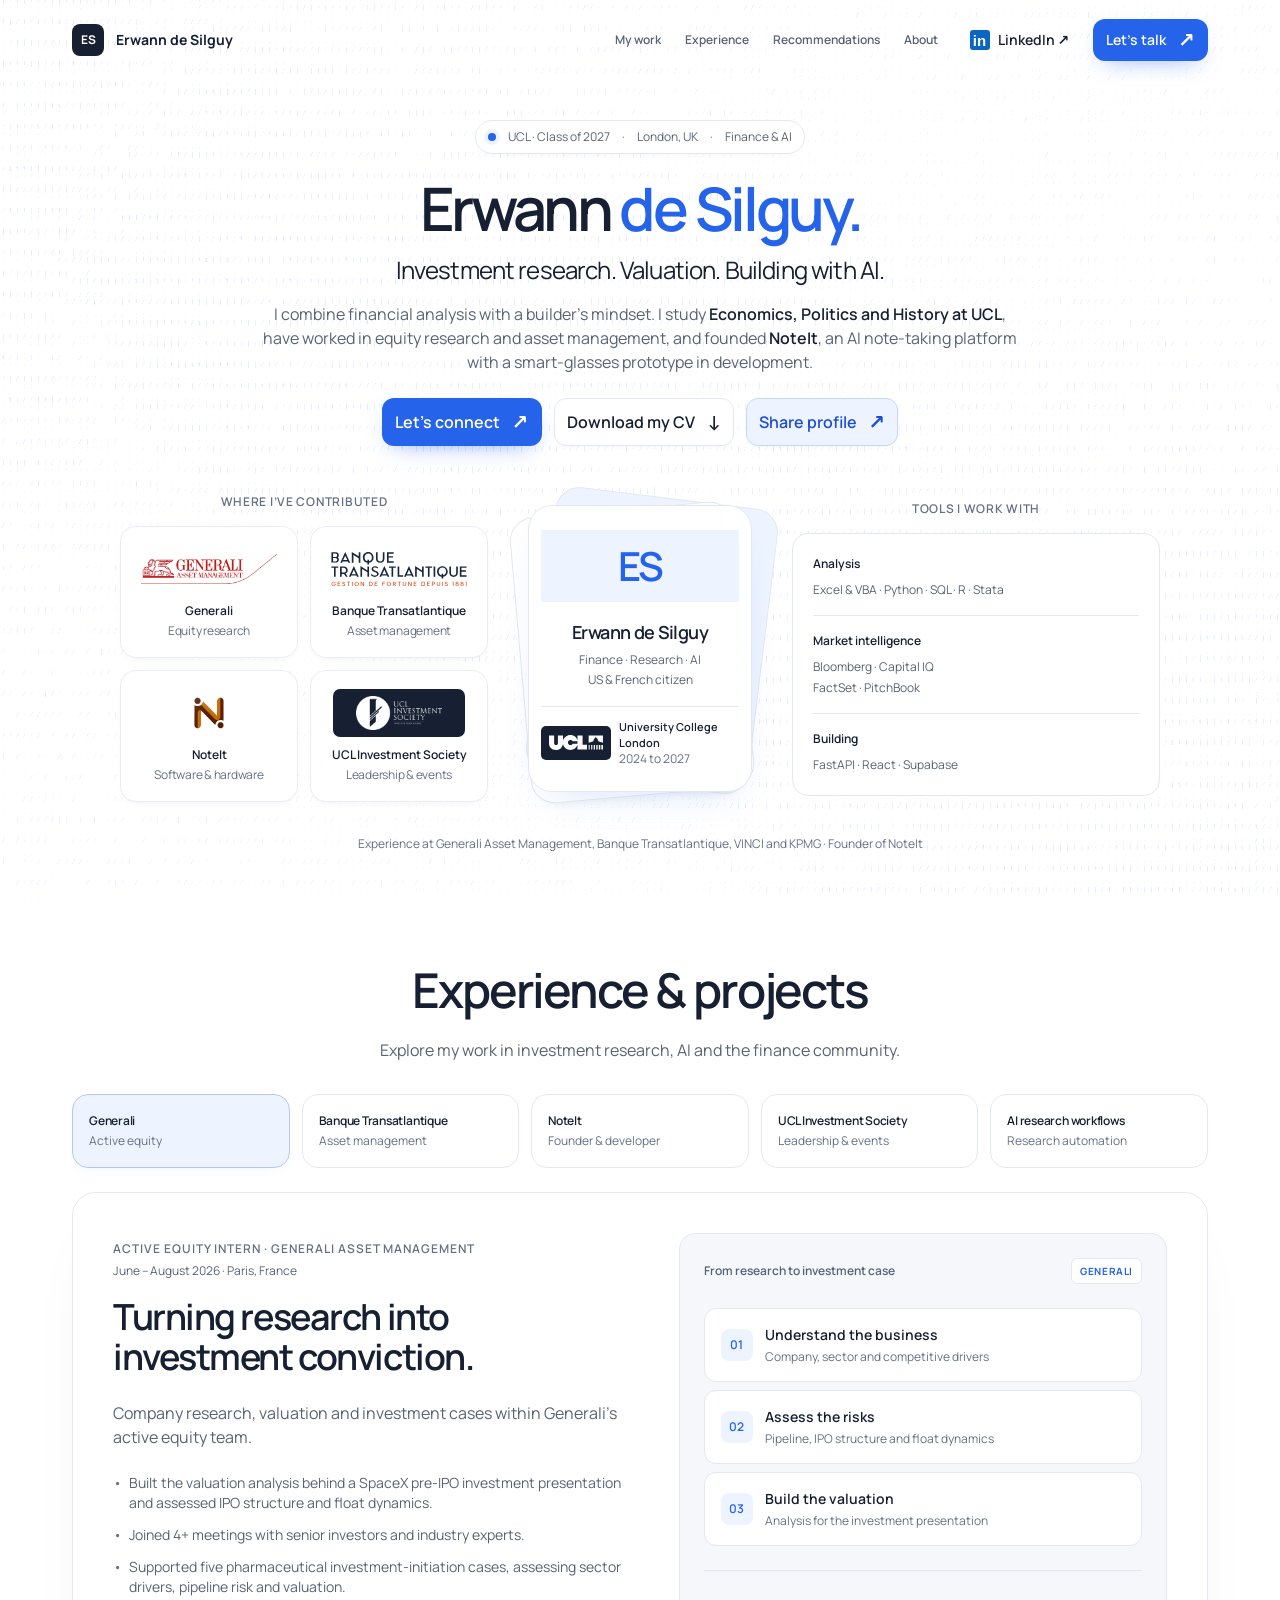
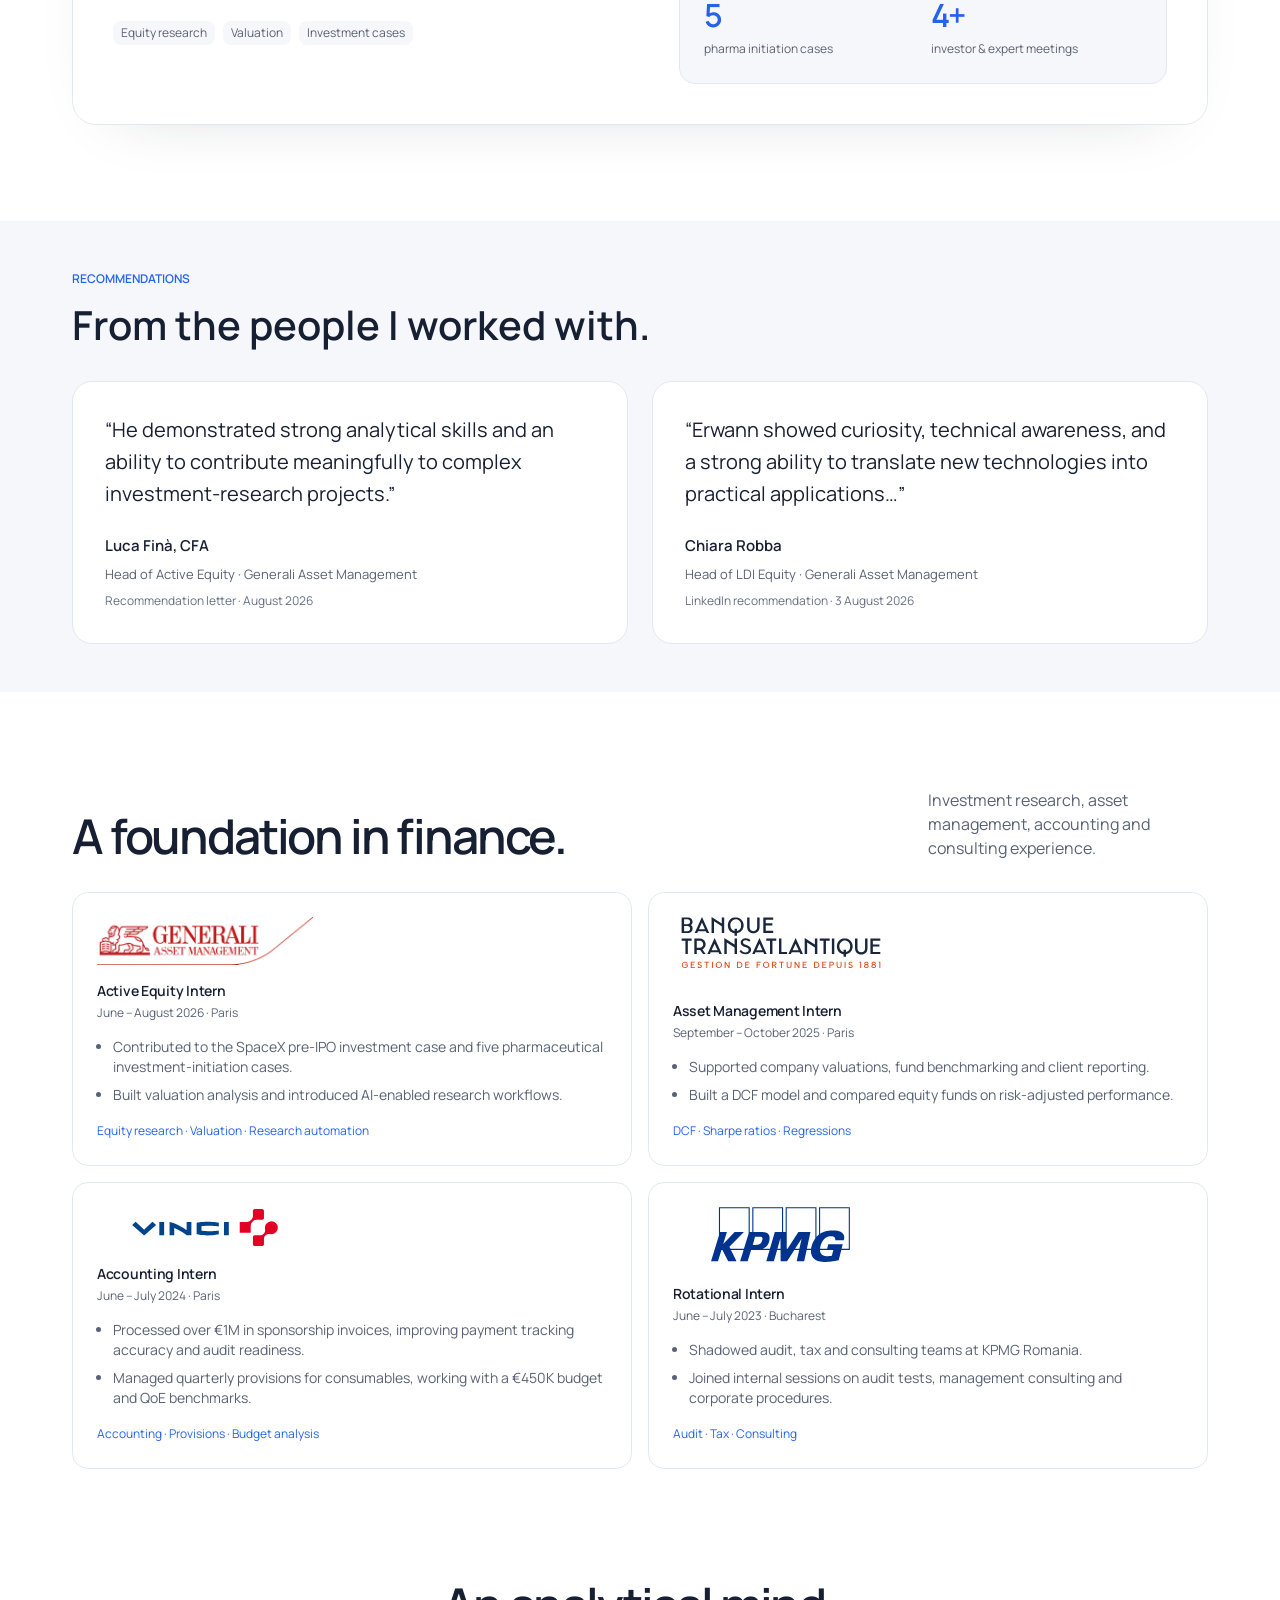
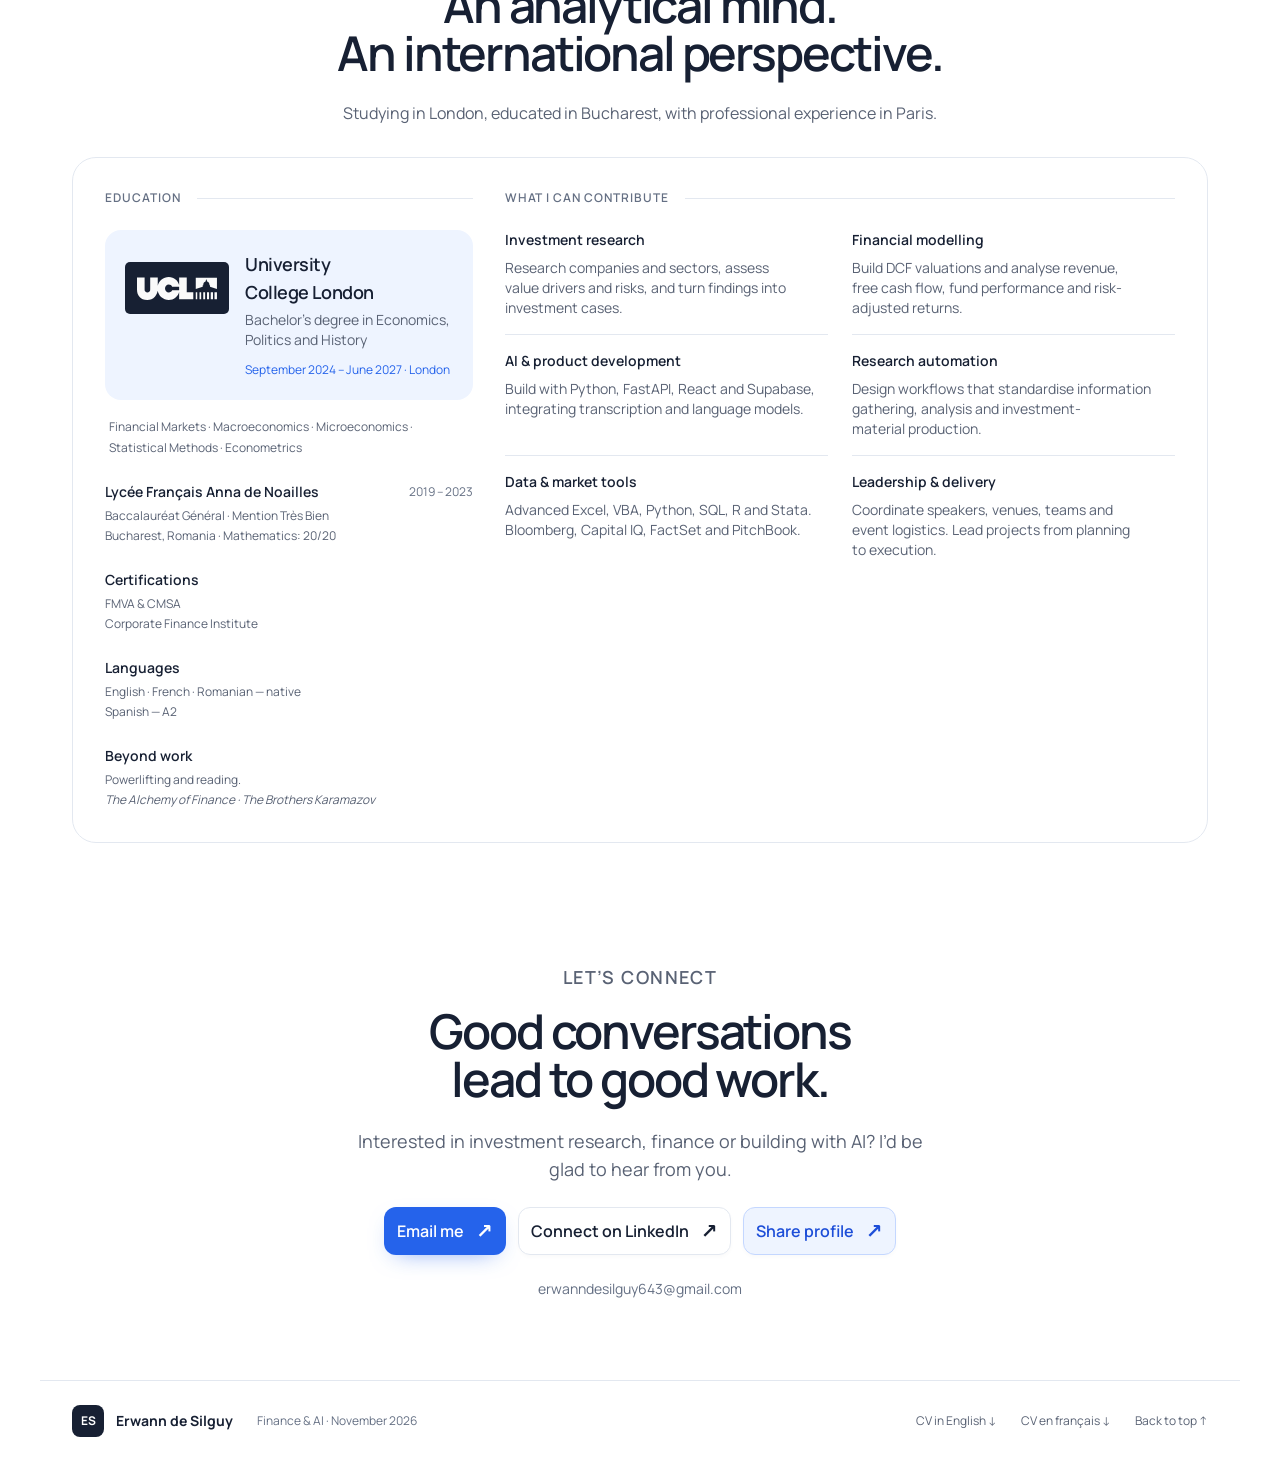
==== index.html @ 24549006 "feat: publish portfolio site Co-Authored-By: Claude Opus 5.5 <noreply@anthropic.com>" ====
<!doctype html>
<html lang="en"><head><meta charset="utf-8"><meta name="viewport" content="width=device-width, initial-scale=1, viewport-fit=cover">
<title>Erwann de Silguy | Finance, Investment Research & AI</title><meta name="description" content="UCL Economics, Politics and History student. Investment research at Generali and Banque Transatlantique, founder of NoteIt, and Vice President of UCL Investment Society.">
<meta name="theme-color" content="#2563EB"><meta property="og:type" content="website"><meta property="og:title" content="Erwann de Silguy | Finance & AI"><meta property="og:description" content="Investment research, valuation and building with AI. UCL · Class of 2027."><link rel="canonical" href="/"><link rel="icon" href="assets/favicon.svg" type="image/svg+xml"><link rel="stylesheet" href="styles.css"><link rel="stylesheet" href="portfolio.css"><script src="portfolio.js" defer></script><script src="background.js" defer></script></head>
<body id="top"><a class="skip" href="#main">Skip to résumé</a><canvas id="bg" aria-hidden="true"></canvas>
<header class="site-header wrap"><a class="wordmark" href="#top" aria-label="Erwann de Silguy, back to top"><span class="monogram">ES</span>Erwann de Silguy</a><nav aria-label="Résumé sections"><a href="#work">My work</a><a href="#experience">Experience</a><a href="#recommendations">Recommendations</a><a href="#about">About</a></nav><div class="header-actions"><a class="social-link" href="https://www.linkedin.com/in/erwann-de-silguy-171543313" target="_blank" rel="noopener noreferrer"><span class="linkedin-icon" aria-hidden="true">in</span><span>LinkedIn ↗</span></a><a class="button button-primary button-small" href="mailto:erwanndesilguy643@gmail.com?subject=Let%E2%80%99s%20connect%20%7C%20Erwann%20de%20Silguy">Let’s talk <span aria-hidden="true">↗</span></a></div></header>
<main id="main"><section class="hero wrap" aria-labelledby="hero-title"><p class="availability-pill"><span class="status-dot" aria-hidden="true"></span>UCL · Class of 2027 <span class="pill-separator">·</span> London, UK <span class="pill-extra"><span class="pill-separator">·</span> Finance & AI</span></p><h1 id="hero-title">Erwann <span>de Silguy.</span></h1><p class="hero-focus">Investment research. Valuation. Building with AI.</p><p class="hero-summary">I combine financial analysis with a builder’s mindset. I study <strong>Economics, Politics and History at UCL</strong>, have worked in equity research and asset management, and founded <strong>NoteIt</strong>, an AI note-taking platform with a smart-glasses prototype in development.</p><div class="hero-actions"><a class="button button-primary" href="mailto:erwanndesilguy643@gmail.com?subject=Let%E2%80%99s%20connect%20%7C%20Erwann%20de%20Silguy">Let’s connect <span aria-hidden="true">↗</span></a><a class="button button-secondary" href="Erwann-de-Silguy-CV.pdf" download>Download my CV <span aria-hidden="true">↓</span></a><button class="button button-secondary share-profile-button" type="button" aria-haspopup="dialog">Share profile <span aria-hidden="true">↗</span></button></div>
<div class="hero-network" aria-label="My experience, profile and tools">
<div class="network-column"><p class="eyebrow">Where I’ve contributed</p><div class="logo-grid">
<a class="logo-tile" href="#work-generali"><span class="tile-icon official-logo"><img src="assets/logos/generali-am.png" alt="Generali Asset Management" width="144" height="32"></span><strong>Generali</strong><span>Equity research</span></a>
<a class="logo-tile" href="#work-transatlantique"><span class="tile-icon official-logo"><img src="assets/logos/banque-transatlantique.svg" alt="Banque Transatlantique" width="132" height="40"></span><strong>Banque Transatlantique</strong><span>Asset management</span></a>
<a class="logo-tile" href="#work-noteit"><span class="tile-icon official-logo noteit-logo"><img src="assets/logos/noteit.webp" alt="NoteIt" width="40" height="40"></span><strong>NoteIt</strong><span>Software & hardware</span></a>
<a class="logo-tile" href="#work-ucl"><span class="tile-icon official-logo"><span class="society-logo-plate"><img src="assets/logos/ucl-investment-society.png" alt="UCL Investment Society" width="126" height="50"></span></span><strong>UCL Investment Society</strong><span>Leadership & events</span></a>
</div></div>
<div class="identity-stack"><div class="stack-sheet sheet-back" aria-hidden="true"></div><div class="stack-sheet sheet-middle" aria-hidden="true"></div><div class="identity-card"><div class="profile-initials" aria-hidden="true">ES</div><h2>Erwann de Silguy</h2><p>Finance · Research · AI<br>US & French citizen</p><div class="identity-school"><span class="ucl-logo-plate"><img src="assets/logos/ucl-secondary-inverted.svg" alt="UCL" width="54" height="16"></span><span>University College London<small>2024 to 2027</small></span></div></div></div>
<div class="network-column tools-column"><p class="eyebrow">Tools I work with</p><dl class="tool-list"><div><dt>Analysis</dt><dd>Excel & VBA · Python · SQL · R · Stata</dd></div><div><dt>Market intelligence</dt><dd>Bloomberg · Capital IQ<br>FactSet · PitchBook</dd></div><div><dt>Building</dt><dd>FastAPI · React · Supabase</dd></div></dl></div>
</div><p class="hero-footnote">Experience at Generali Asset Management, Banque Transatlantique, VINCI and KPMG · Founder of NoteIt</p></section><section class="work-section wrap section" id="work" aria-labelledby="work-title"><div class="section-heading"><h2 id="work-title">Experience & projects</h2><p>Explore my work in investment research, AI and the finance community.</p></div><div class="work-tabs" role="tablist" aria-label="Explore my work"><button class="work-tab" role="tab" type="button" id="tab-generali" aria-controls="work-generali" aria-selected="true" tabindex="0"><span><strong>Generali</strong><small>Active equity</small></span></button><button class="work-tab" role="tab" type="button" id="tab-transatlantique" aria-controls="work-transatlantique" aria-selected="false" tabindex="-1"><span><strong>Banque Transatlantique</strong><small>Asset management</small></span></button><button class="work-tab" role="tab" type="button" id="tab-noteit" aria-controls="work-noteit" aria-selected="false" tabindex="-1"><span><strong>NoteIt</strong><small>Founder & developer</small></span></button><button class="work-tab" role="tab" type="button" id="tab-ucl" aria-controls="work-ucl" aria-selected="false" tabindex="-1"><span><strong>UCL Investment Society</strong><small>Leadership & events</small></span></button><button class="work-tab" role="tab" type="button" id="tab-automation" aria-controls="work-automation" aria-selected="false" tabindex="-1"><span><strong>AI research workflows</strong><small>Research automation</small></span></button></div><article class="work-panel" role="tabpanel" id="work-generali" aria-labelledby="tab-generali" tabindex="0"><div class="work-copy"><p class="eyebrow">Active Equity Intern · Generali Asset Management</p><p class="work-meta">June – August 2026 · Paris, France</p><h3>Turning research into investment conviction.</h3><p class="work-lead">Company research, valuation and investment cases within Generali’s active equity team.</p><ul class="contribution-list"><li>Built the valuation analysis behind a SpaceX pre-IPO investment presentation and assessed IPO structure and float dynamics.</li><li>Joined 4+ meetings with senior investors and industry experts.</li><li>Supported five pharmaceutical investment-initiation cases, assessing sector drivers, pipeline risk and valuation.</li></ul><div class="scope-tags"><span>Equity research</span><span>Valuation</span><span>Investment cases</span></div></div><div class="work-visual"><div class="visual-caption"><span>From research to investment case</span><span class="visual-badge">GENERALI</span></div><ol class="workflow-list"><li><span>01</span><div><strong>Understand the business</strong><small>Company, sector and competitive drivers</small></div></li><li><span>02</span><div><strong>Assess the risks</strong><small>Pipeline, IPO structure and float dynamics</small></div></li><li><span>03</span><div><strong>Build the valuation</strong><small>Analysis for the investment presentation</small></div></li></ol><div class="metric-strip"><div><strong>5</strong><span>pharma initiation cases</span></div><div><strong>4+</strong><span>investor & expert meetings</span></div></div></div></article><article class="work-panel" role="tabpanel" id="work-transatlantique" aria-labelledby="tab-transatlantique" tabindex="0" hidden><div class="work-copy"><p class="eyebrow">Asset Management Intern · Banque Transatlantique</p><p class="work-meta">September – October 2025 · Paris, France</p><h3>Looking beyond the headline return.</h3><p class="work-lead">Supported portfolio managers with company valuations, fund benchmarking and client reporting across equity and energy portfolios.</p><ul class="contribution-list"><li>Built and pitched a DCF model for a $4bn petrochemicals conglomerate, projecting revenue and free cash flow from UAE contract backlogs.</li><li>Benchmarked emerging-market and global equity funds with more than $500m in assets.</li><li>Used Sharpe ratios and regressions, adjusting for management fees to reflect investor returns.</li></ul><div class="scope-tags"><span>DCF modelling</span><span>Fund benchmarking</span><span>Risk-adjusted returns</span></div></div><div class="work-visual"><div class="visual-caption"><span>Valuation & portfolio analysis</span><span class="visual-badge">BT</span></div><div class="analysis-card"><span class="eyebrow">Company valuation</span><h4>From backlog<br>to free cash flow.</h4><div class="formula-flow"><span>Contracts</span><b>→</b><span>Revenue</span><b>→</b><span>FCF</span></div></div><div class="analysis-pair"><div><strong>Risk & return</strong><small>Sharpe ratios · regressions</small></div><div><strong>Investor returns</strong><small>After management fees</small></div></div></div></article><article class="work-panel" role="tabpanel" id="work-noteit" aria-labelledby="tab-noteit" tabindex="0" hidden>
<div class="work-copy"><p class="eyebrow">Founder & Developer · NoteIt</p><p class="work-meta">2026 – present · London, UK</p><h3>From live conversations to useful notes.</h3><p class="work-lead">I’m building NoteIt: an AI platform that captures lectures and meetings, transcribes the conversation and turns audio and captured visuals into structured notes.</p><ul class="contribution-list"><li>Built the web product with FastAPI, React and Supabase, with background processing, live transcription, session history and export to PDF, Word and Markdown.</li><li>Developed native iOS capture with audio saved locally and retried uploads to handle interruptions and poor connections.</li><li>Extending the project into embedded hardware and robotics prototyping, starting with NoteIt Glasses: an ESP32-S3 wearable recorder designed to hand audio to the phone app.</li></ul><p class="prototype-status"><strong>Glasses status:</strong> CAD frame and component placement designed. PCB routing, firmware and physical testing are still in development; no glasses have been built or measured.</p><div class="scope-tags"><span>AI product</span><span>Full-stack development</span><span>Embedded systems</span><span>Hardware & robotics prototyping</span></div><div class="project-links"><a href="https://noteitco.com/" target="_blank" rel="noopener noreferrer">Visit NoteIt ↗</a><a href="NoteIt-Glasses-Prototype-0.html" target="_blank" rel="noopener noreferrer">View prototype sheet ↗</a></div></div>
<div class="work-visual hardware-visual"><div class="visual-caption"><span><img class="noteit-inline-logo" src="assets/logos/noteit.webp" alt="" width="28" height="28"> NoteIt Glasses</span><span class="visual-badge">PROTOTYPE 0</span></div><figure class="prototype-figure"><img src="assets/noteit-glasses-prototype.svg" alt="CAD line drawing of the NoteIt glasses design, with electronics housed in the arms" width="650" height="249" loading="lazy"><figcaption>Original design drawing · November 2026</figcaption></figure><dl class="hardware-details"><div><dt>Electronics</dt><dd>ESP32-S3 · dual microphones · local audio storage</dd></div><div><dt>Mechanical design</dt><dd>Frame, electronics housing and battery arm</dd></div><div><dt>Development stage</dt><dd>Design files and firmware work; physical prototype pending</dd></div></dl><p class="visual-footnote">Software is in development alongside an early hardware prototype. The drawing represents the design, not a manufactured product.</p></div></article><article class="work-panel" role="tabpanel" id="work-ucl" aria-labelledby="tab-ucl" tabindex="0" hidden><div class="work-copy"><p class="eyebrow">Former Vice President · UCL Investment Society</p><p class="work-meta">March 2025 – May 2026 · London, UK</p><h3>Bringing the finance community together.</h3><p class="work-lead">Led the delivery of UCL’s flagship finance conference, connecting students with professionals from leading financial institutions.</p><ul class="contribution-list"><li>Spearheaded a conference with 250+ attendees.</li><li>Hosted speakers from Barclays, Goldman Sachs and Citi.</li><li>Oversaw venue coordination, speaker outreach, logistics and team management, after serving as First-Year Representative from December 2024 to March 2025.</li></ul><div class="scope-tags"><span>Leadership</span><span>Speaker outreach</span><span>Event operations</span></div></div><div class="work-visual"><div class="conference-card"><span class="eyebrow">UCL Investment Society</span><h4>A room full<br>of perspectives<span>.</span></h4><div class="conference-count"><strong>250+</strong><span>conference attendees</span></div><div class="speaker-names"><span>Barclays</span><span>Goldman Sachs</span><span>Citi</span></div><p>UCL’s flagship finance conference</p></div></div></article><article class="work-panel" role="tabpanel" id="work-automation" aria-labelledby="tab-automation" tabindex="0" hidden><div class="work-copy"><p class="eyebrow">Research Automation · Generali Asset Management</p><p class="work-meta">June – August 2026 · Paris, France</p><h3>More time for analysis. Less time on production.</h3><p class="work-lead">Designed and rolled out AI-enabled research workflows to standardise the preparation of company and sector investment materials.</p><ul class="contribution-list"><li>Standardised how company and sector information was gathered, summarised and formatted.</li><li>Applied the workflows to Excel valuation models, PowerPoint presentations and research notes.</li><li>Reduced production time by approximately 80%.</li></ul><div class="scope-tags"><span>AI workflows</span><span>Excel</span><span>PowerPoint</span><span>Research notes</span></div></div><div class="work-visual"><div class="visual-caption"><span>Research production workflow</span><span class="visual-badge">AI</span></div><div class="impact-number"><strong>~80<span>%</span></strong><p>less production time</p></div><ol class="workflow-list"><li><span>01</span><div><strong>Gather &amp; summarise</strong><small>Company and sector information</small></div></li><li><span>02</span><div><strong>Structure &amp; format</strong><small>Consistent research outputs</small></div></li><li><span>03</span><div><strong>Analyse &amp; present</strong><small>Models, presentations and notes</small></div></li></ol></div></article></section><section class="recommendations-section" id="recommendations" aria-labelledby="recommendations-title"><div class="wrap recommendations-inner"><div class="recommendations-heading"><p class="eyebrow">Recommendations</p><h2 id="recommendations-title">From the people I worked with.</h2></div><div class="recommendation-grid">
<figure class="recommendation-card"><blockquote><p>“He demonstrated strong analytical skills and an ability to contribute meaningfully to complex investment-research projects.”</p></blockquote><figcaption><strong>Luca Finà, CFA</strong><span>Head of Active Equity · Generali Asset Management</span><small>Recommendation letter · August 2026</small></figcaption></figure>
<figure class="recommendation-card"><blockquote><p>“Erwann showed curiosity, technical awareness, and a strong ability to translate new technologies into practical applications…”</p></blockquote><figcaption><strong>Chiara Robba</strong><span>Head of LDI Equity · Generali Asset Management</span><small><a href="https://www.linkedin.com/in/erwann-de-silguy-171543313/" target="_blank" rel="noopener noreferrer">LinkedIn recommendation · 3 August 2026</a></small></figcaption></figure>
</div></div></section><section class="wrap section" id="experience" aria-labelledby="experience-title"><div class="section-heading left-heading"><h2 id="experience-title">A foundation in finance.</h2><p>Investment research, asset management, accounting and consulting experience.</p></div><div class="finance-grid"><article class="finance-card"><div class="employer-logo"><img src="assets/logos/generali-am.png" alt="Generali Asset Management" width="216" height="48" loading="lazy"></div><div><h3>Active Equity Intern</h3><p>June – August 2026 · Paris</p><ul><li>Contributed to the SpaceX pre-IPO investment case and five pharmaceutical investment-initiation cases.</li><li>Built valuation analysis and introduced AI-enabled research workflows.</li></ul><span class="finance-tools">Equity research · Valuation · Research automation</span></div></article><article class="finance-card"><div class="employer-logo"><img src="assets/logos/banque-transatlantique.svg" alt="Banque Transatlantique" width="200" height="64" loading="lazy"></div><div><h3>Asset Management Intern</h3><p>September – October 2025 · Paris</p><ul><li>Supported company valuations, fund benchmarking and client reporting.</li><li>Built a DCF model and compared equity funds on risk-adjusted performance.</li></ul><span class="finance-tools">DCF · Sharpe ratios · Regressions</span></div></article><article class="finance-card"><div class="employer-logo"><img src="assets/logos/vinci.svg" alt="VINCI" width="150" height="64" loading="lazy"></div><div><h3>Accounting Intern</h3><p>June – July 2024 · Paris</p><ul><li>Processed over €1M in sponsorship invoices, improving payment tracking accuracy and audit readiness.</li><li>Managed quarterly provisions for consumables, working with a €450K budget and QoE benchmarks.</li></ul><span class="finance-tools">Accounting · Provisions · Budget analysis</span></div></article><article class="finance-card"><div class="employer-logo"><img src="assets/logos/kpmg.svg" alt="KPMG" width="140" height="55" loading="lazy"></div><div><h3>Rotational Intern</h3><p>June – July 2023 · Bucharest</p><ul><li>Shadowed audit, tax and consulting teams at KPMG Romania.</li><li>Joined internal sessions on audit tests, management consulting and corporate procedures.</li></ul><span class="finance-tools">Audit · Tax · Consulting</span></div></article></div></section><section class="wrap section" id="about" aria-labelledby="about-title"><div class="section-heading"><h2 id="about-title">An analytical mind.<br>An international perspective.</h2><p>Studying in London, educated in Bucharest, with professional experience in Paris.</p></div><div class="about-grid"><div><div class="block-label"><p class="eyebrow">Education</p><span class="section-rule"></span></div><div class="current-school"><span class="ucl-logo-plate education-ucl"><img src="assets/logos/ucl-secondary-inverted.svg" alt="UCL" width="80" height="23" loading="lazy"></span><div><h3>University College London</h3><p>Bachelor’s degree in Economics, Politics and History</p><span>September 2024 – June 2027 · London</span></div></div><p class="modules">Financial Markets · Macroeconomics · Microeconomics · Statistical Methods · Econometrics</p><div class="school-row"><div><h3>Lycée Français Anna de Noailles</h3><p>Baccalauréat Général · Mention Très Bien<br>Bucharest, Romania · Mathematics: 20/20</p></div><span>2019 – 2023</span></div><div class="school-row"><div><h3>Certifications</h3><p>FMVA & CMSA<br>Corporate Finance Institute</p></div></div><div class="school-row"><div><h3>Languages</h3><p>English · French · Romanian — native<br>Spanish — A2</p></div></div><div class="school-row"><div><h3>Beyond work</h3><p>Powerlifting and reading.<br><em>The Alchemy of Finance · The Brothers Karamazov</em></p></div></div></div><div id="skills"><div class="block-label"><h3 class="eyebrow">What I can contribute</h3><span class="section-rule"></span></div><div class="skills-list"><div class="skill-row"><div><h4>Investment research</h4><p>Research companies and sectors, assess value drivers and risks, and turn findings into investment cases.</p></div></div><div class="skill-row"><div><h4>Financial modelling</h4><p>Build DCF valuations and analyse revenue, free cash flow, fund performance and risk-adjusted returns.</p></div></div><div class="skill-row"><div><h4>AI & product development</h4><p>Build with Python, FastAPI, React and Supabase, integrating transcription and language models.</p></div></div><div class="skill-row"><div><h4>Research automation</h4><p>Design workflows that standardise information gathering, analysis and investment-material production.</p></div></div><div class="skill-row"><div><h4>Data & market tools</h4><p>Advanced Excel, VBA, Python, SQL, R and Stata. Bloomberg, Capital IQ, FactSet and PitchBook.</p></div></div><div class="skill-row"><div><h4>Leadership & delivery</h4><p>Coordinate speakers, venues, teams and event logistics. Lead projects from planning to execution.</p></div></div></div></div></div></section><section class="wrap section contact-section" id="contact" aria-labelledby="contact-title"><p class="eyebrow">Let’s connect</p><h2 id="contact-title">Good conversations<br>lead to good work.</h2><p>Interested in investment research, finance or building with AI? I’d be glad to hear from you.</p><div class="hero-actions"><a class="button button-primary" href="mailto:erwanndesilguy643@gmail.com?subject=Let%E2%80%99s%20connect%20%7C%20Erwann%20de%20Silguy">Email me <span aria-hidden="true">↗</span></a><a class="button button-secondary" href="https://www.linkedin.com/in/erwann-de-silguy-171543313" target="_blank" rel="noopener noreferrer">Connect on LinkedIn <span aria-hidden="true">↗</span></a><button class="button button-secondary share-profile-button" type="button" aria-haspopup="dialog">Share profile <span aria-hidden="true">↗</span></button></div><a class="contact-email" href="mailto:erwanndesilguy643@gmail.com">erwanndesilguy643@gmail.com</a></section></main><footer class="wrap"><a class="wordmark" href="#top"><span class="monogram">ES</span>Erwann de Silguy</a><p>Finance & AI · November 2026</p><div><a href="Erwann-de-Silguy-CV.pdf" download>CV in English ↓</a><a href="Erwann-de-Silguy-CV-FR.pdf" download>CV en français ↓</a><a href="#top">Back to top ↑</a></div></footer>
<dialog class="share-dialog" id="share-dialog" aria-labelledby="share-title"><div class="share-dialog-heading"><h2 id="share-title">Share profile</h2><form method="dialog"><button class="button button-secondary button-small" autofocus>Close</button></form></div><p class="share-intro">Pass my profile along or save it for later.</p><div class="share-options"><a class="button button-secondary" href="https://www.linkedin.com/sharing/share-offsite/" target="_blank" rel="noopener noreferrer">LinkedIn</a><a class="button button-secondary" href="mailto:?subject=Erwann%20de%20Silguy%20%7C%20Finance%20%26%20AI">Email</a><button class="button button-primary copy-button" type="button" id="copy-share-link">Copy link</button></div><a class="share-link" id="share-link" href="/">Copy this portfolio’s link</a><p class="share-status" id="share-status" role="status" aria-live="polite"></p></dialog></body></html>
---- styles.css ----
@font-face{font-family:Manrope;src:url('assets/fonts/Manrope-Regular.ttf') format('truetype');font-weight:400 500;font-style:normal;font-display:swap}
@font-face{font-family:Manrope;src:url('assets/fonts/Manrope-SemiBold.ttf') format('truetype');font-weight:600;font-style:normal;font-display:swap}
@font-face{font-family:Manrope;src:url('assets/fonts/Manrope-Bold.ttf') format('truetype');font-weight:700;font-style:normal;font-display:swap}
:root{
  --blue:#2563EB;--blue-soft:#EEF4FF;--ink:#172033;--ink-2:#596274;
  --ink-3:#657084;--line:#E3E8F0;--off:#F5F7FB;--white:#FFFFFF;
  --ease:cubic-bezier(.22,1,.36,1);--sans:Manrope,system-ui,sans-serif;
}
*{box-sizing:border-box}
[hidden]{display:none!important}
html{scroll-behavior:smooth;scroll-padding-top:32px}
body{margin:0;background:var(--white);color:var(--ink);font-family:var(--sans);font-size:16px;line-height:24px;-webkit-font-smoothing:antialiased}
h1,h2,h3,h4,p,ul,ol{margin:0}
h1,h2,h3,h4{text-wrap:balance}
p{text-wrap:pretty}
a{color:inherit;text-decoration:none}
button{font:inherit;color:inherit;cursor:pointer}
a,button{-webkit-tap-highlight-color:transparent}
a:focus-visible,button:focus-visible,[tabindex="0"]:focus-visible{outline:2px solid var(--blue);outline-offset:4px;border-radius:8px}
img{display:block;max-width:100%;object-fit:contain}
#bg{position:fixed;inset:0;width:100%;height:100%;z-index:0;pointer-events:none;opacity:.25}
header,main,footer{position:relative;z-index:1}
.wrap{width:min(1200px,100%);padding-inline:32px;margin-inline:auto}
.skip{position:fixed;top:8px;left:16px;z-index:100;padding:8px 12px;background:var(--ink);color:#fff;border-radius:8px;transform:translateY(-200%)}
.skip:focus{transform:none}
.site-header{display:flex;align-items:center;justify-content:space-between;gap:32px;min-height:80px}
.wordmark{display:inline-flex;align-items:center;gap:12px;font-size:14px;line-height:20px;font-weight:700;white-space:nowrap}
.monogram{display:grid;place-items:center;width:32px;height:32px;font-size:12px;border-radius:8px;background:var(--ink);color:#fff}
.site-header nav{display:flex;align-items:center;gap:24px;margin-left:auto;font-size:12px;line-height:16px;font-weight:600;color:var(--ink-2)}
.site-header nav a:hover,footer a:hover{color:var(--blue)}
.header-actions{display:flex;gap:24px;align-items:center}
.social-link{display:inline-flex;align-items:center;gap:8px;font-size:14px;font-weight:600;white-space:nowrap}
.social-link>img{border-radius:4px;flex-shrink:0}
.social-link:hover{color:var(--blue)}
.button{display:inline-flex;align-items:center;justify-content:center;gap:12px;min-height:48px;padding:8px 12px;border:1px solid transparent;border-radius:12px;font-size:16px;line-height:24px;font-weight:600;transition:transform .5s var(--ease),background-color .3s var(--ease),box-shadow .3s var(--ease)}
.button>span{font-size:20px;line-height:24px}
.button-primary{color:#fff;background:var(--blue);box-shadow:0 8px 24px -12px rgba(37,99,235,.65)}
.button-primary:hover{background:color-mix(in srgb,var(--blue),var(--ink) 14%);transform:translateY(-2px)}
.button-secondary{background:#fff;border-color:var(--line);box-shadow:0 2px 4px rgba(23,32,51,.025)}
.button-secondary:hover{background:var(--blue-soft);transform:translateY(-2px)}
.button:active{transform:scale(.98)}
.button-small{font-size:14px;line-height:20px;min-height:40px}
.eyebrow{font-size:12px;line-height:16px;font-weight:600;letter-spacing:.08em;text-transform:uppercase;color:var(--ink-3)}
.hero{text-align:center;padding-top:40px}
.availability-pill{display:inline-flex;align-items:center;justify-content:center;gap:12px;padding:8px 12px;background:rgba(255,255,255,.95);border:1px solid var(--line);border-radius:999px;font-size:12px;line-height:16px;color:var(--ink-2);box-shadow:0 2px 4px rgba(23,32,51,.025)}
.status-dot{display:inline-block;flex-shrink:0;width:8px;height:8px;border-radius:50%;background:var(--blue);box-shadow:0 0 0 4px var(--blue-soft)}
.pill-separator{color:var(--ink-3)}
.hero h1{font-size:60px;line-height:60px;font-weight:600;letter-spacing:-.055em;margin:24px auto 0;max-width:680px}
.hero h1>span{color:var(--blue)}
.hero-focus{font-size:24px;line-height:32px;font-weight:500;letter-spacing:-.035em;margin-top:16px}
.hero-summary{font-size:16px;line-height:24px;color:var(--ink-2);max-width:760px;margin:16px auto 0}
.hero-summary strong{font-weight:600;color:var(--ink)}
.pill-extra{display:contents}
.tab-monogram{font-size:13px;font-weight:700;color:var(--blue);letter-spacing:-.02em}
@media (max-width:720px){.pill-extra{display:none}}
.hero-actions{display:flex;align-items:center;justify-content:center;gap:12px;flex-wrap:wrap;margin-top:24px}
.hero-network{display:grid;grid-template-columns:minmax(0,1fr) minmax(210px,240px) minmax(0,1fr);align-items:center;gap:32px;max-width:1040px;margin:48px auto 0}
.network-column>.eyebrow{text-align:center;margin-bottom:16px;font-size:12px;letter-spacing:.06em}
.logo-grid{display:grid;grid-template-columns:repeat(2,minmax(0,1fr));grid-auto-rows:112px;gap:12px}
.logo-tile{display:flex;align-items:center;justify-content:flex-start;flex-direction:column;min-width:0;padding:16px 8px 8px;text-align:center;background:rgba(255,255,255,.94);border:1px solid rgba(227,232,240,.75);border-radius:16px;box-shadow:0 4px 12px -8px rgba(23,32,51,.14);transition:transform .5s var(--ease),box-shadow .3s var(--ease),border-color .3s var(--ease)}
.logo-tile:hover{transform:translateY(-4px);border-color:color-mix(in srgb,var(--blue),white 64%);box-shadow:0 12px 24px -16px rgba(37,99,235,.3)}
.tile-icon{display:grid;place-items:center;width:100%;height:32px;flex-shrink:0;margin-bottom:8px}
.tile-icon img{max-height:32px;max-width:32px;object-fit:contain}
.tile-icon.wide img{max-width:64px}
.logo-tile strong{font-size:12px;line-height:16px;font-weight:600;text-wrap:balance}
.logo-tile>span:last-child{font-size:12px;line-height:16px;color:var(--ink-3);margin-top:4px;letter-spacing:-.02em;text-wrap:balance}
.identity-stack{position:relative;padding:8px;isolation:isolate}
.stack-sheet{position:absolute;inset:8px;border:1px solid var(--line);border-radius:24px;background:#fff;box-shadow:0 8px 16px -12px rgba(23,32,51,.12);z-index:-1}
.sheet-back{transform:translate(12px,-8px) rotate(7deg);background:var(--blue-soft)}
.sheet-middle{transform:translate(-8px,4px) rotate(-5deg)}
.identity-card{position:relative;text-align:center;padding:20px 12px;background:rgba(255,255,255,.97);border:1px solid var(--line);border-radius:24px;box-shadow:0 16px 40px -24px rgba(37,99,235,.28)}
.identity-monogram{display:grid;place-items:center;background:var(--blue);color:#fff;border-radius:12px;font-size:20px;line-height:28px;font-weight:600;width:48px;height:48px;margin-bottom:16px}
.identity-card h2{font-size:18px;line-height:28px;font-weight:600;letter-spacing:-.035em}
.identity-card>p{font-size:12px;line-height:20px;color:var(--ink-2);margin-top:4px}
.identity-school{display:flex;align-items:center;justify-content:center;text-align:left;gap:8px;margin-top:16px;padding-top:12px;border-top:1px solid var(--line)}
.identity-school>span{font-size:12px;line-height:16px;font-weight:600}
.identity-school small{display:block;color:var(--ink-3);font-size:12px;font-weight:400}
.hero-footnote{font-size:12px;line-height:20px;color:var(--ink-3);margin-top:32px}
.section{padding-top:96px}
.section-heading{text-align:center;margin-bottom:32px}
.section-heading h2,.contact-section h2{font-size:48px;line-height:48px;font-weight:600;letter-spacing:-.045em;max-width:680px;margin:16px auto 0}
.section-heading>p:last-child:not(.eyebrow){font-size:16px;line-height:24px;color:var(--ink-2);max-width:600px;margin:24px auto 0}
.work-tabs{display:grid;grid-template-columns:repeat(5,minmax(0,1fr));gap:12px;margin-bottom:24px}
.work-tab{display:flex;align-items:center;gap:12px;padding:16px 12px;min-width:0;text-align:left;border:1px solid var(--line);border-radius:16px;background:#fff;transition:background-color .3s var(--ease),border-color .3s var(--ease),transform .5s var(--ease)}
.work-tab:hover{transform:translateY(-2px);border-color:var(--blue)}
.work-tab[aria-selected="true"]{background:var(--blue-soft);border-color:color-mix(in srgb,var(--blue),white 65%);box-shadow:0 4px 16px -12px rgba(37,99,235,.3)}
.tab-logo{display:grid;place-items:center;flex-shrink:0;width:48px;height:40px;padding:4px;background:white;border:1px solid var(--line);border-radius:8px}
.tab-logo img{max-height:32px;width:auto;max-width:40px}
.work-tab strong{display:block;font-size:12px;line-height:16px;font-weight:600;letter-spacing:-.02em}
.work-tab small{display:block;font-size:12px;line-height:16px;margin-top:4px;color:var(--ink-3)}
.tab-arrow{margin-left:auto;align-self:flex-start;font-size:16px;line-height:20px;color:var(--blue)}
.work-panel{display:grid;grid-template-columns:1.06fr 1fr;gap:48px;padding:40px;border:1px solid var(--line);border-radius:24px;background:rgba(255,255,255,.97);box-shadow:0 24px 64px -48px rgba(23,32,51,.25);scroll-margin-top:32px;animation:panel-enter .5s var(--ease)}
@keyframes panel-enter{from{opacity:.6;transform:translateY(8px)}to{opacity:1;transform:translateY(0)}}
.work-copy{padding-top:8px}
.work-meta{margin-top:4px;font-size:12px;line-height:20px;color:var(--ink-2)}
.work-copy h3{font-size:36px;line-height:40px;font-weight:600;letter-spacing:-.04em;margin-top:16px}
.work-lead{color:var(--ink-2);font-size:16px;line-height:24px;margin-top:24px}
.contribution-list{list-style:none;display:grid;gap:12px;padding:0;margin-top:24px;font-size:14px;line-height:20px;color:var(--ink-2)}
.contribution-list li{position:relative;padding-left:24px}
.contribution-list li::before{content:'↗';position:absolute;left:0;top:0;color:var(--blue);font-weight:600}
.scope-tags{display:flex;flex-wrap:wrap;gap:8px;margin-top:24px}
.scope-tags span{font-size:12px;line-height:16px;padding:4px 8px;background:var(--off);color:var(--ink-2);border-radius:8px}
.work-note{font-size:12px;line-height:20px;color:var(--ink-3);margin-top:16px}
.work-visual{min-width:0;padding:24px;background:var(--off);border:1px solid var(--line);border-radius:16px;display:flex;flex-direction:column;justify-content:center}
.visual-caption{display:flex;align-items:center;justify-content:space-between;gap:12px;font-size:12px;line-height:16px;color:var(--ink-2);margin-bottom:24px}
.visual-caption>span:first-child{display:flex;align-items:center;gap:8px;font-weight:600}
.visual-caption img{flex-shrink:0}
.language-switch,.campaign-switch{display:flex;gap:2px;padding:2px;border:1px solid var(--line);background:#fff;border-radius:8px}
.language-switch button,.campaign-switch button{background:transparent;border:0;border-radius:4px;padding:4px;font-size:12px;line-height:16px;color:var(--ink-3);transition:background-color .3s var(--ease),color .3s var(--ease)}
.language-switch button[aria-pressed="true"],.campaign-switch button[aria-pressed="true"]{background:var(--blue-soft);color:var(--blue)}
.language-switch button:hover,.campaign-switch button:hover{color:var(--blue)}
.campaign-visual{justify-content:flex-start;background:#f7f6f9}
.campaign-visual .visual-caption{margin-bottom:12px}
.campaign-switch{margin-bottom:12px}
.campaign-switch button{flex:1;padding:8px;font-weight:600}
.email-preview{
  padding:24px;background:#fff;border:1px solid #e1e2e5;
  border-top:4px solid #0a80ff;border-radius:22px;overflow:hidden
}
.email-masthead{
  display:flex;align-items:center;justify-content:space-between;gap:12px;
  color:#62626d;font-size:10px;line-height:15px;font-weight:700;
  letter-spacing:.1em;text-transform:uppercase
}
.email-logo{width:88px;height:auto;max-height:32px;flex-shrink:0}
.email-excerpt{margin-top:24px;padding-bottom:16px;border-bottom:1px solid #e1e2e5}
.email-excerpt::before{content:"";display:block;width:28px;height:3px;margin-bottom:12px;background:#0a80ff}
.email-excerpt h4{font-size:30px;line-height:35px;font-weight:700;letter-spacing:-.035em;color:#232324}
.email-excerpt p{font-size:14px;line-height:21px;color:#5a5a62;margin-top:12px}
.email-group-types{display:grid;grid-template-columns:repeat(3,minmax(0,1fr));gap:8px;margin-top:16px}
.email-group-types span{font-size:12px;line-height:16px;color:#232324;padding:8px 4px;text-align:center}
.email-group-types span+span{border-left:1px solid #e1e2e5}
.email-cta{display:flex;align-items:center;justify-content:space-between;gap:12px;font-size:14px;line-height:20px;font-weight:600;background:var(--blue);color:#fff;padding:12px;border-radius:8px;margin-top:16px;transition:background-color .3s var(--ease)}
.email-cta:hover{background:#005fbd}
.email-creator-brief{margin:16px -24px -24px;padding:20px 24px;background:var(--blue);color:white}
.email-creator-brief p:first-child{margin-bottom:6px;color:#eef4ff;font-size:10px;line-height:16px;text-transform:uppercase;letter-spacing:.1em}
.email-creator-brief p:last-child{font-size:17px;line-height:24px;font-weight:600}
.visual-footnote{font-size:12px;line-height:16px;color:var(--ink-3);margin-top:16px}
.live-label{display:inline-flex;align-items:center;gap:8px;white-space:nowrap}
.live-label i{display:block;width:4px;height:4px;border-radius:50%;background:var(--blue)}
.workflow-tools{display:flex;justify-content:center;align-items:center;gap:24px;margin:0 0 24px}
.workflow-tools>span:not(.workflow-connector){display:flex;align-items:center;gap:8px;font-size:16px;line-height:24px;font-weight:600;padding:12px 16px;background:#fff;border:1px solid var(--line);border-radius:12px}
.workflow-connector{color:var(--blue)}
.workflow-list{list-style:none;padding:0;display:grid;gap:8px}
.workflow-list li{display:flex;align-items:center;gap:12px;padding:16px;background:#fff;border:1px solid var(--line);border-radius:12px}
.workflow-list li>span{display:grid;place-items:center;flex-shrink:0;background:var(--blue-soft);color:var(--blue);width:32px;height:32px;border-radius:8px;font-size:12px;line-height:16px;font-weight:600}
.workflow-list strong{display:block;font-size:14px;line-height:20px;font-weight:600}
.workflow-list small{display:block;font-size:12px;line-height:16px;color:var(--ink-3);margin-top:4px}
.workflow-list li>b{margin-left:auto;color:var(--blue);font-size:16px;font-weight:400}
.additional-delivery{display:flex;align-items:flex-start;gap:12px;padding:16px;background:var(--blue-soft);border-radius:12px;margin-top:24px}
.additional-delivery img{flex-shrink:0;margin-top:4px}
.additional-delivery p{font-size:12px;line-height:20px;color:var(--ink-2)}
.additional-delivery strong{display:block;color:var(--ink);font-weight:600;margin-bottom:4px}
.event-preview{
  --event-navy:#002395;
  --event-yellow:#fcd116;
  justify-content:flex-start;align-items:flex-start;
  background-color:#faf8f1;
  background-image:radial-gradient(circle,rgba(0,35,149,.12) .6px,transparent .8px);
  background-size:12px 12px
}
.event-brand{width:48px;height:auto}
.event-preview h4{
  margin-top:16px;color:var(--event-navy);font-family:'Playfair Display',Georgia,serif;
  font-size:clamp(26px,3.3vw,40px);line-height:1.05;font-weight:700;letter-spacing:-.035em
}
.event-title-dot{
  display:inline-block;width:.25em;height:.25em;margin-left:.22em;
  border-radius:50%;background:var(--event-yellow)
}
.event-summary{margin-top:14px;color:var(--ink-2);font-size:14px;line-height:22px}
.event-link{
  display:inline-flex;align-items:center;gap:8px;margin-top:16px;padding:8px 14px;
  border-radius:999px;background:var(--event-navy);color:white;font-size:13px;font-weight:600
}
.event-link:hover{background:#07164e}
.event-details{
  align-self:stretch;margin:24px 0 0 4px;padding:16px;
  border:1px solid #efedf0;border-radius:12px;background:#fff;
  box-shadow:-5px -5px 0 rgba(252,209,22,.16)
}
.event-flags{display:flex;gap:8px;margin-bottom:12px}
.event-flags span{width:36px;height:8px;border-radius:3px}
.event-flag-fr{background:linear-gradient(90deg,#002395 33.33%,#fff 33.33% 66.66%,#ed2939 66.66%);border:1px solid #eee}
.event-flag-ro{background:linear-gradient(90deg,#002b7f 33.33%,#fcd116 33.33% 66.66%,#ce1126 66.66%)}
.event-details dl,.event-details dd{margin:0}
.event-details dl{display:grid;gap:12px}
.event-details dt{color:var(--ink-3);font-size:10px;line-height:15px;text-transform:uppercase;letter-spacing:.1em}
.event-details dd{color:var(--ink);font-size:14px;line-height:20px;font-weight:600}
.event-details dd span{display:block;color:var(--ink-2);font-size:12px;line-height:18px;font-weight:400}
.beyond-event{padding:24px;border:1px solid var(--line);border-radius:12px;background:white}
.beyond-event+.beyond-event{margin-top:12px}
.event-type{font-size:12px;line-height:16px;font-weight:600;color:var(--blue)}
.beyond-event h4{font-size:24px;line-height:32px;font-weight:600;letter-spacing:-.035em;margin-top:12px}
.beyond-event>p{font-size:12px;line-height:20px;color:var(--ink-3);margin-top:16px}
.dinner-event{background:var(--blue-soft);border-color:var(--blue-soft)}
.left-heading{display:flex;justify-content:space-between;align-items:flex-end;gap:48px;text-align:left}
.left-heading h2{margin-left:0}
.left-heading>p{max-width:280px!important;margin:0!important;color:var(--ink-2)}
.block-label{display:flex;align-items:center;gap:16px;margin-bottom:24px}
.section-rule{display:block;flex:1;height:1px;background:var(--line)}
.finance-grid{display:grid;grid-template-columns:repeat(4,minmax(0,1fr));gap:12px}
.finance-card{display:flex;align-items:start;gap:12px;padding:16px;background:rgba(255,255,255,.97);border:1px solid var(--line);border-radius:16px}
.mini-logo{display:grid;place-items:center;flex-shrink:0;width:40px;height:40px;padding:4px;background:white;border:1px solid var(--line);border-radius:12px}
.mini-logo img{border-radius:4px}
.skill-icon{background:var(--blue-soft);border-color:transparent}.skill-icon svg{fill:none;stroke:var(--blue);stroke-width:1.75;stroke-linecap:round;stroke-linejoin:round}
.finance-card h3{font-size:14px;line-height:20px;font-weight:600;letter-spacing:-.02em}
.finance-card p{font-size:12px;line-height:16px;color:var(--ink-2);margin-top:4px}
.finance-card small{display:block;font-size:12px;line-height:16px;color:var(--ink-3);margin-top:12px}
.letter-logo{font-size:12px;line-height:16px;font-weight:600;color:var(--ink-2);background:var(--off)}
.about-grid{display:grid;grid-template-columns:1fr 1fr;gap:48px;padding:32px;background:rgba(255,255,255,.97);border:1px solid var(--line);border-radius:24px}
.current-school{display:flex;align-items:center;gap:16px;padding:24px;background:var(--blue-soft);border-radius:16px}
.current-school>img{flex-shrink:0}
.current-school h3{font-size:18px;line-height:28px;font-weight:600;letter-spacing:-.025em}
.current-school p{font-size:14px;line-height:20px;color:var(--ink-2);margin-top:4px}
.current-school span{display:inline-flex;font-size:12px;line-height:16px;color:var(--blue);margin-top:12px}
.school-row{display:flex;align-items:start;justify-content:space-between;gap:24px;padding-top:24px}
.school-row h3{font-size:14px;line-height:20px;font-weight:600}
.school-row p{font-size:12px;line-height:20px;color:var(--ink-2);margin-top:4px}
.school-row>span{font-size:12px;line-height:20px;color:var(--ink-3);white-space:nowrap}
.skill-row{display:flex;gap:16px;padding:16px 0}
.skill-row:first-child{padding-top:0}
.skill-row+.skill-row{border-top:1px solid var(--line)}
.skill-row h4{font-size:14px;line-height:20px;font-weight:600}
.skill-row p{font-size:14px;line-height:20px;color:var(--ink-2);margin-top:8px}
@media(min-width:1101px){
 .about-grid{grid-template-columns:minmax(0,.85fr) minmax(0,1.55fr);gap:32px}
 .skills-list{display:grid;grid-template-columns:repeat(2,minmax(0,1fr));column-gap:24px}
 .skill-row{gap:12px}
 .skill-row:nth-child(-n+2){padding-top:0;border-top:0}
}
.contact-section{text-align:center;padding-bottom:80px}
.contact-section>p{max-width:600px;margin:24px auto 0;font-size:18px;line-height:28px;color:var(--ink-2)}
.share-profile-button{
  font-family:inherit;color:#1d4ed8;background:var(--blue-soft);
  border-color:#c4d7ff;cursor:pointer
}
.share-profile-button:hover{background:#dfeaff}
.share-dialog{
  width:440px;max-width:calc(100% - 32px);margin:auto;padding:24px;
  border:1px solid var(--line);border-radius:20px;background:white;color:var(--ink);
  text-align:left;box-shadow:0 16px 48px rgba(23,32,51,.18)
}
.share-dialog::backdrop{background:rgba(23,32,51,.42)}
.share-dialog-heading{display:flex;justify-content:space-between;align-items:center;gap:12px}
.share-dialog-heading h2{font-size:24px;line-height:30px;font-weight:700}
.share-dialog button{font-family:inherit;cursor:pointer}
.share-options{display:grid;grid-template-columns:repeat(2,minmax(0,1fr));gap:8px;margin:16px 0}
.share-status{margin-top:12px;font-size:14px;line-height:20px;color:var(--blue)}
.share-status:empty{margin:0}
.share-link{display:block;width:fit-content;max-width:100%;color:var(--blue);text-decoration:underline;overflow-wrap:anywhere}
.contact-email{display:inline-block;color:var(--ink-3);font-size:14px;line-height:20px;margin-top:24px}
.contact-email:hover{color:var(--blue);text-decoration:underline}
footer{display:flex;align-items:center;gap:24px;padding-block:24px 32px;border-top:1px solid var(--line)}
footer>p{font-size:12px;line-height:16px;color:var(--ink-3)}
footer>div{display:flex;gap:24px;margin-left:auto;font-size:12px;line-height:20px;color:var(--ink-2)}
@media(max-width:1100px){
 .site-header{gap:24px}.header-actions{gap:16px}.site-header nav{gap:16px}
 .hero-network{gap:24px}.work-tabs{grid-template-columns:repeat(2,minmax(0,1fr))}.work-tab:last-child{grid-column:span 2}
 .work-panel{padding:32px;gap:32px}.work-copy h3{font-size:30px;line-height:36px}
 .finance-grid{grid-template-columns:repeat(2,minmax(0,1fr))}.about-grid{gap:32px}
 .school-row{gap:16px;flex-wrap:wrap}.school-row>span{font-size:12px;line-height:16px}
 footer{flex-wrap:wrap}footer>div{margin-left:0}
}
@media(max-width:900px){
 .wrap{padding-inline:24px}.site-header nav{display:none}.site-header{min-height:72px}
 .hero{padding-top:32px}.hero h1{font-size:60px;line-height:60px}.hero-summary{max-width:600px}
 .hero-network{grid-template-columns:repeat(2,minmax(0,1fr));gap:24px;max-width:680px;margin-top:40px}
 .identity-stack{display:none}.hero-footnote{max-width:600px;margin-inline:auto}
 .work-panel{grid-template-columns:1fr;gap:32px}.work-copy h3{font-size:36px;line-height:40px}.work-copy h3 br{display:none}
 .work-visual{max-width:600px;width:100%;margin-inline:auto}.email-preview{max-width:440px;width:100%;margin-inline:auto}
 .left-heading{flex-direction:column;align-items:start;gap:16px}.left-heading>p{max-width:600px!important}
 .about-grid{grid-template-columns:1fr;gap:40px}.school-row{flex-wrap:nowrap}
 .section{padding-top:80px}
}
@media(max-width:600px){
 .wrap{padding-inline:16px}.site-header{gap:12px;min-height:64px}.wordmark{font-size:12px;line-height:16px;gap:8px}
 .monogram{width:28px;height:28px;border-radius:8px}.header-actions{gap:12px}.header-actions .social-link{font-size:0;gap:0}.header-actions .social-link>span{display:none}
 .button{font-size:14px;line-height:20px;gap:8px;min-height:44px}.button-small{min-height:36px;font-size:12px;line-height:16px}
 .hero{padding-top:24px}.availability-pill{font-size:12px;line-height:16px;gap:8px;padding:8px}.hero h1{font-size:48px;line-height:48px;letter-spacing:-.05em;margin-top:24px}
 .hero-focus{font-size:20px;line-height:28px;max-width:320px;margin-inline:auto}.hero-summary{font-size:14px;line-height:24px}
 .hero-actions{gap:8px;margin-top:24px}.hero-network{grid-template-columns:minmax(0,1fr);gap:24px;max-width:440px;margin-top:32px}
 .network-column>.eyebrow{font-size:12px;line-height:16px;letter-spacing:.04em;margin-bottom:12px}.logo-grid{gap:12px}
 .tools-column .logo-grid{grid-auto-rows:92px}
 .tile-icon.wide img{max-width:56px}.hero-footnote{margin-top:24px;font-size:12px;line-height:20px}
 .section{padding-top:64px}.section-heading h2,.contact-section h2{font-size:36px;line-height:40px;margin-top:12px}
 .section-heading>p:last-child:not(.eyebrow){font-size:14px;line-height:24px;margin-top:16px}.section-heading{margin-bottom:24px}
 .work-tabs{gap:8px;margin-bottom:16px}.work-tab{gap:8px;padding:12px 8px;border-radius:12px;align-items:start}.tab-logo{width:32px;height:32px;border-radius:8px;padding:4px}.tab-logo img{max-width:24px;max-height:24px}
 .work-tab strong,.work-tab small{font-size:12px;line-height:16px}.tab-arrow{display:none}.work-tab small{font-size:12px;line-height:16px;margin-top:4px}
 .work-panel{padding:24px;gap:24px;border-radius:16px}.work-copy{padding-top:0}.work-copy>.eyebrow{font-size:12px;line-height:20px;letter-spacing:.04em}
 .work-copy h3{font-size:30px;line-height:36px}.work-lead{font-size:14px;line-height:24px;margin-top:16px}.contribution-list{margin-top:16px;gap:12px}
 .scope-tags{margin-top:16px}.work-visual{padding:16px;border-radius:12px}.visual-caption{font-size:12px;line-height:16px;gap:8px;margin-bottom:16px;flex-wrap:wrap}
 .email-preview{padding:16px}.email-excerpt h4{font-size:24px;line-height:30px}.email-creator-brief{margin-inline:-16px;margin-bottom:-16px;padding-inline:16px}.email-group-types{gap:4px}.email-group-types span{font-size:12px;line-height:16px;padding:8px 4px}
 .workflow-tools{gap:12px;margin-bottom:16px}.workflow-tools>span:not(.workflow-connector){padding:8px 12px;font-size:14px;line-height:20px}.workflow-list li{padding:12px;gap:8px}.workflow-list li>span{width:24px;height:24px;border-radius:4px}
 .workflow-list strong{font-size:12px;line-height:20px}.workflow-list small{font-size:12px;line-height:16px}.workflow-list li>b{display:none}
 .additional-delivery{padding:12px;gap:8px}
 .beyond-event{padding:24px 16px}.beyond-event h4{font-size:24px;line-height:32px}
 .finance-grid{grid-template-columns:1fr;gap:8px}.finance-card{align-items:center;border-radius:12px}
 .finance-card small{margin-top:4px}.finance-card>div{flex:1}.finance-card p{font-size:12px;line-height:16px}.about-grid{padding:24px;border-radius:16px;gap:32px}
 .current-school{padding:16px;gap:12px}.current-school h3{font-size:16px;line-height:24px}.current-school p{font-size:12px;line-height:20px}
 .school-row{flex-direction:column;gap:8px}.school-row p{font-size:12px;line-height:20px}.school-row>span{font-size:12px;line-height:16px}.skill-row{gap:12px}.skill-row p{font-size:12px;line-height:20px}
 .contact-section{padding-bottom:64px}.contact-section>p{font-size:16px;line-height:24px}
 .contact-section .hero-actions{flex-direction:column}.contact-section .button{width:100%;max-width:320px}.contact-email{font-size:12px;line-height:20px}
 footer{gap:16px;padding-block:24px}footer>p{flex-basis:100%;order:3}footer>div{flex-basis:100%;justify-content:space-between;gap:12px;font-size:12px;line-height:20px}
}
@media(prefers-reduced-motion:reduce){
 html{scroll-behavior:auto}*,*::before,*::after{animation:none!important;transition:none!important}
}
@media print{
 #bg,.site-header,.hero-network,.hero-actions,.work-tabs,.contact-section,footer{display:none!important}
 .wrap{width:100%;padding:0}.hero{padding-top:0}.section{padding-top:24px}.hero h1{font-size:36px;line-height:40px}.section-heading h2{font-size:24px;line-height:32px}
 .work-panel[hidden]{display:grid!important}.work-panel,.finance-card,.school-row{break-inside:avoid}.work-panel{margin-bottom:16px;padding:16px;gap:24px;box-shadow:none}
 .work-copy h3{font-size:24px;line-height:32px}.work-visual{display:none}.work-panel{grid-template-columns:1fr}.about-grid{padding:16px;gap:24px}
}
/* Profile portrait, full brand marks and the expanded toolset. */
.profile-photo{width:96px;height:96px;object-fit:cover;border-radius:16px;margin:0 auto 16px;border:1px solid var(--line)}
.tools-column .logo-grid{grid-template-columns:repeat(4,minmax(0,1fr));column-gap:8px}
.tools-column .logo-tile{padding-inline:2px}
.tools-column .logo-tile>span:last-child{display:none}
.tools-column .logo-tile strong{font-size:12px;line-height:16px;text-align:center}
.ey-parthenon-logo{width:120px;height:56px;background:#172033;padding:8px;border-color:#172033}
.ey-parthenon-logo img{max-width:104px;max-height:44px;object-fit:contain}
.finance-grid{grid-template-columns:repeat(2,minmax(0,1fr));gap:16px}
.finance-card{padding:24px;flex-direction:column;gap:16px}
.finance-card>div{display:flex;flex:1;flex-direction:column;align-self:stretch}
.finance-card ul{font-size:14px;line-height:20px;color:var(--ink-2);padding-left:16px;margin-top:16px}
.finance-card li+li{margin-top:8px}
.finance-tools{display:block;font-size:12px;line-height:20px;color:var(--blue);margin-top:auto;padding-top:16px}
.compact-finance{flex-direction:row;align-items:center}
.current-school>img{width:64px;height:64px;border-radius:8px}
.identity-school>img{width:40px;height:40px;border-radius:4px}
@media(max-width:900px){.finance-card ul{font-size:12px;line-height:20px}}
@media(max-width:600px){.finance-grid{grid-template-columns:1fr}.finance-card{align-items:flex-start}.compact-finance{flex-direction:row;align-items:center}.current-school>img{width:48px;height:48px}}
.altesis-logo{width:144px;height:56px;overflow:hidden;flex-shrink:0;padding:0}
.altesis-logo img{width:180px;height:127px;max-width:none;flex-shrink:0;object-fit:contain}
/* Keep internship wordmarks readable and aligned; never force them into icon squares. */
.finance-card>.mini-logo{position:relative;width:160px;height:64px;min-height:64px;display:flex;align-items:center;justify-content:flex-start;padding:0;border:0;border-radius:0;background:transparent;overflow:visible}
.finance-card>.mini-logo>img{display:block;width:auto;height:56px;max-width:152px;max-height:56px;object-fit:contain;border-radius:0}
.finance-card>.ey-parthenon-logo{width:160px;height:64px;padding:8px 12px;background:#172033;border-radius:12px}
.finance-card>.ey-parthenon-logo>img{width:136px;height:auto;max-width:136px;max-height:48px}
.finance-card>.altesis-logo{overflow:hidden}
.finance-card>.altesis-logo>img{position:absolute;left:50%;top:50%;transform:translate(-50%,-50%);width:200px;height:142px;max-width:none;max-height:none;object-fit:contain}
.compact-finance{align-items:flex-start;flex-direction:column}
@media(max-width:600px){.finance-card>.mini-logo{width:144px;height:64px}.finance-card>.ey-parthenon-logo{width:160px}.compact-finance{flex-direction:column;align-items:flex-start}}
.mobile-profile-photo{display:none}
@media(max-width:900px){.mobile-profile-photo{display:block;width:80px;height:80px;object-fit:cover;border-radius:16px;margin:24px auto 0}}
---- portfolio.css ----
/* Portfolio-specific additions to the inspected reference system. */
.linkedin-icon{display:grid;place-items:center;width:20px;height:20px;border-radius:3px;background:#0a66c2;color:#fff;font:bold 15px Arial,sans-serif}
.brand-text{font-weight:700;font-size:19px;letter-spacing:-.06em;line-height:1.1;color:var(--blue)}
.brand-text.generali{font-family:Georgia,serif;color:#b3232a;font-size:24px;letter-spacing:-.04em}
.brand-text.bt{font-size:16px;letter-spacing:-.05em;color:#253b67;max-width:180px}
.brand-text.noteit{display:grid;place-items:center;width:32px;height:32px;background:#2563eb;color:#fff;border-radius:9px;font-size:22px;letter-spacing:-.08em}
.brand-text.ucl{background:#172033;color:#fff;font-size:15px;letter-spacing:-.04em;padding:7px 6px;border-radius:3px}
.brand-text.ai{font-size:17px;letter-spacing:-.04em}
.profile-initials{width:96px;height:96px;margin:0 auto 16px;display:flex;align-items:center;justify-content:center;flex-direction:column;border-radius:20px;background:linear-gradient(140deg,#eef4ff,#d9e6ff);border:1px solid #d6e3ff;color:#2563eb;font-size:38px;line-height:44px;font-weight:600;letter-spacing:-.08em;position:relative;overflow:hidden}
.profile-initials:after{content:'';position:absolute;width:150px;height:150px;border:1px solid #ffffffb0;border-radius:50%;left:22px;top:20px;pointer-events:none}
.profile-initials span{font-size:8px;line-height:16px;letter-spacing:.1em;text-transform:uppercase;font-weight:600;z-index:1}
.identity-card{padding:24px 12px}.identity-school{gap:8px}.identity-school>span:last-child{font-size:11px}
.school-mark{display:grid;place-items:center;flex-shrink:0;width:40px;height:40px;background:var(--ink);border-radius:6px;color:#fff;font-size:14px;font-weight:700;letter-spacing:-.07em}
.current-school .school-mark{width:52px;height:52px;font-size:20px}.current-school{padding:20px;align-items:flex-start}
.tools-column .logo-grid{grid-auto-rows:112px}.tool-symbol{display:grid;place-items:center;width:32px;height:32px;font-weight:700;font-size:20px;letter-spacing:-.05em;border-radius:7px}
.excel{color:#fff;background:#217346}.python{color:#376e9d;background:#fff0b8;font-size:16px}.sql{color:#3c74a5;background:#e4f0fc;font-size:12px}.r{color:#276dc3;background:#e9edf3}.bloomberg{color:#fff;background:#121212}.capiq{color:#c93142;background:#fff0f1;font-size:15px}.factset{color:#008aca;background:#e8f7ff}.pitchbook{color:#fff;background:#174d6b}
.tab-logo .brand-text{font-size:18px;max-width:100%;letter-spacing:-.04em}.tab-logo .bt,.tab-logo .ucl{font-size:13px}.tab-logo .noteit{font-size:21px}.work-tab{gap:10px}.work-tab strong{text-wrap:pretty}
.visual-badge{display:inline-flex;align-items:center;justify-content:center;background:#fff;border:1px solid var(--line);border-radius:6px;padding:4px 8px;font-size:10px;font-weight:700;letter-spacing:.06em;color:var(--blue)}
.metric-strip{display:grid;grid-template-columns:1fr 1fr;gap:16px;margin-top:24px;padding-top:24px;border-top:1px solid var(--line)}
.metric-strip strong{display:block;color:var(--blue);font-size:32px;line-height:40px;font-weight:600;letter-spacing:-.06em}.metric-strip span{font-size:12px;line-height:20px;color:var(--ink-2)}
.analysis-card{border:1px solid var(--line);border-radius:14px;background:white;padding:24px}.analysis-card h4{font-size:30px;line-height:36px;font-weight:600;letter-spacing:-.04em;margin-top:12px}
.formula-flow{display:flex;align-items:center;justify-content:space-between;gap:6px;margin-top:28px;font-size:11px;line-height:18px}.formula-flow span{background:var(--blue-soft);color:var(--blue);border-radius:6px;padding:7px 9px}.formula-flow b{color:var(--ink-3);font-weight:400}
.analysis-pair{display:grid;grid-template-columns:1fr 1fr;gap:12px;margin-top:12px}.analysis-pair>div{padding:16px 12px;border:1px solid var(--line);background:#fff;border-radius:12px}.mini-symbol{display:block;color:var(--blue);font-size:22px;line-height:28px;margin-bottom:10px}.analysis-pair strong{font-size:12px;line-height:20px;display:block}.analysis-pair small{font-size:10px;line-height:16px;color:var(--ink-2);display:block;margin-top:4px}
.noteit-small{display:grid;place-items:center;flex-shrink:0;width:23px;height:23px;border-radius:6px;background:var(--blue);color:#fff;font-size:14px;font-weight:700}.noteit-preview{border:1px solid var(--line);background:#fff;padding:22px;border-radius:16px;box-shadow:0 12px 24px -20px #17203344}.noteit-top{display:flex;align-items:center;gap:8px;font-size:11px;color:var(--ink-2)}.noteit-top>.noteit-small{margin-left:auto}.record-dot{width:6px;height:6px;border-radius:50%;background:#e36262}.wave{height:96px;display:flex;gap:4px;align-items:center;justify-content:center;margin-block:12px 24px}.wave i{width:5px;height:var(--h);background:linear-gradient(#78a0ff,#2563eb);border-radius:9px;opacity:.75}.note-line{height:7px;background:#e8edf5;border-radius:8px;width:86%;margin-top:10px}.note-line.long{width:97%}.note-line.short{width:63%}.note-divider{margin-block:24px;border-top:1px solid var(--line)}.note-check{font-size:12px;line-height:20px;color:var(--ink-2);margin-top:10px;display:flex;align-items:center;gap:8px}.note-check span{color:var(--blue);background:var(--blue-soft);border-radius:50%;width:20px;height:20px;text-align:center}
.conference-card{padding:28px;background:#fff;border:1px solid var(--line);border-radius:14px}.conference-card h4{margin-top:20px;font-size:37px;line-height:42px;letter-spacing:-.055em;font-weight:600}.conference-card h4>span{color:var(--blue)}.conference-count{margin-top:32px;padding-block:20px;border-block:1px solid var(--line);display:flex;align-items:center;gap:16px}.conference-count strong{color:var(--blue);font-size:43px;line-height:48px;font-weight:600;letter-spacing:-.05em}.conference-count>span{font-size:12px;line-height:18px;color:var(--ink-2);max-width:80px}.speaker-names{display:flex;flex-wrap:wrap;gap:12px;font-size:11px;font-weight:600;margin-top:24px}.conference-card>p{font-size:11px;color:var(--ink-3);margin-top:18px}
.impact-number{text-align:center;margin-bottom:24px}.impact-number>strong{display:block;font-size:80px;line-height:90px;color:var(--blue);font-weight:600;letter-spacing:-.08em}.impact-number>strong>span{font-size:42px;letter-spacing:-.04em}.impact-number>p{font-size:14px;color:var(--ink-2)}
.employer-name{min-height:48px;display:flex;align-items:center;font-weight:700;font-size:24px;letter-spacing:-.04em}.employer-name.generali{font-family:Georgia,serif;font-size:26px;color:#b3232a;letter-spacing:-.03em}.employer-name.bt{color:#253b67;font-size:23px}.employer-name.vinci{color:#13488b;letter-spacing:.07em;font-size:27px}.employer-name.kpmg{color:#164b92;font-style:italic;letter-spacing:-.06em;font-size:30px}
.modules{font-size:12px;line-height:21px;color:var(--ink-2);margin-top:16px;padding-inline:4px}.skill-symbol{font-size:22px;font-weight:500;color:var(--blue)}.share-intro{font-size:14px;line-height:22px;color:var(--ink-2);margin-top:16px}.copy-button{grid-column:span 2}.share-dialog .share-link{font-size:12px;line-height:20px}.hero h1{max-width:800px}.hero-focus{max-width:850px;margin-inline:auto}
@media(min-width:1101px){.work-tabs{grid-template-columns:repeat(5,minmax(0,1fr))}.work-tab{padding:16px 10px;gap:8px}.work-tab .tab-logo{width:36px}.work-tab .tab-arrow{display:none}}
@media(max-width:1100px){.work-tab:last-child{grid-column:span 2}.brand-text.bt{font-size:14px}}
@media(max-width:900px){.site-header .social-link{font-size:12px}.hero-network{margin-top:36px}.hero h1{font-size:56px;line-height:62px}.work-visual{max-width:none}.work-copy h3{max-width:640px}}
@media(max-width:600px){.site-header .social-link>span:last-child{display:none}.hero h1{font-size:45px;line-height:51px;max-width:340px}.hero-focus{max-width:340px}.hero-network{grid-template-columns:1fr}.tools-column .logo-grid{grid-auto-rows:90px}.brand-text.bt{font-size:16px}.identity-stack{display:none}.work-copy h3{font-size:29px;line-height:35px}.formula-flow span{padding:7px 6px}.analysis-card{padding:20px}.analysis-card h4{font-size:28px;line-height:34px}.analysis-pair>div{padding:12px 10px}.conference-card{padding:22px}.conference-card h4{font-size:32px;line-height:37px}.metric-strip{gap:12px}.metric-strip span{font-size:11px}.noteit-preview{padding:16px}.wave{gap:3px}.wave i{width:4px}.current-school{padding:16px}.current-school .school-mark{width:40px;height:40px;font-size:15px}.impact-number>strong{font-size:68px;line-height:78px}.impact-number>strong>span{font-size:36px}footer>div{flex-wrap:wrap}}

/* Verified logos, quieter tool typography and authentic recommendations. */
.logo-grid{grid-auto-rows:132px}
.logo-tile{justify-content:center;padding:12px 8px}
.tile-icon.official-logo{height:48px;margin-bottom:10px}
.tile-icon.official-logo img{display:block;max-width:136px;max-height:40px;width:auto;height:auto;object-fit:contain}
.tile-icon.noteit-logo img{width:40px;height:40px}
.society-logo-plate{display:flex;align-items:center;justify-content:center;width:132px;height:48px;padding:7px 8px;border-radius:7px;background:#172033}
.tile-icon.official-logo .society-logo-plate img{width:116px;max-height:34px}
.profile-initials{background:var(--blue-soft);border:0;border-radius:0;width:auto;height:auto;padding-block:12px;font-size:40px;line-height:48px;letter-spacing:-.06em}
.profile-initials:after{content:none}
.identity-school{justify-content:center}
.ucl-logo-plate{flex-shrink:0;display:flex;align-items:center;justify-content:center;background:#172033;padding:8px;border-radius:5px;width:70px;height:34px}
.ucl-logo-plate img{display:block;max-width:100%;height:auto;object-fit:contain}
.education-ucl{width:104px;height:52px}
.tool-list{display:grid;gap:0;margin:0;padding:5px 20px;background:#fff;border:1px solid var(--line);border-radius:16px;text-align:left}
.tool-list>div{padding-block:15px}
.tool-list>div+div{border-top:1px solid var(--line)}
.tool-list dt{font-size:12px;line-height:20px;font-weight:600;color:var(--ink)}
.tool-list dd{margin:5px 0 0;font-size:12px;line-height:21px;color:var(--ink-2)}
.work-tab .tab-logo{width:56px;min-width:56px;height:38px;padding:0;border:0;border-radius:0;background:transparent}
.work-tab .tab-logo img{display:block;max-width:56px;max-height:32px;width:auto;height:auto;object-fit:contain}
.work-tab .noteit-tab-logo{width:32px;min-width:32px}
.work-tab .noteit-tab-logo img{width:32px;height:32px}
.work-tab .society-tab-logo{padding:5px;background:#172033;border-radius:5px}
.work-tab .society-tab-logo img{max-width:46px;max-height:28px}
.work-tab:last-child{justify-content:center}
.employer-logo{height:64px;width:216px;max-width:100%;display:flex;align-items:center;justify-content:flex-start}
.employer-logo>img{display:block;width:auto;height:auto;max-width:100%;max-height:58px;object-fit:contain}
.employer-logo>img[src*="generali"]{width:216px}
.employer-logo>img[src*="banque"]{width:200px}
.employer-logo>img[src*="vinci"]{width:150px}
.employer-logo>img[src*="kpmg"]{width:140px}
.skill-row{gap:0}
.skill-row>div{min-width:0}
.hardware-visual{justify-content:flex-start;background:#f7f6f2}
.visual-caption>span:first-child{display:flex;align-items:center;gap:8px}
.noteit-inline-logo{display:inline-block;object-fit:contain}
.prototype-figure{margin:24px 0 16px}
.prototype-figure>img{display:block;width:100%;height:auto;aspect-ratio:217.25/83.16;object-fit:contain}
.prototype-figure figcaption{font-size:11px;line-height:18px;color:var(--ink-3);margin-top:12px}
.hardware-details{margin:0;display:grid}
.hardware-details>div{padding-block:12px;border-top:1px solid var(--line)}
.hardware-details dt{font-size:12px;line-height:20px;font-weight:600}
.hardware-details dd{margin:4px 0 0;color:var(--ink-2);font-size:12px;line-height:20px}
.prototype-status{margin-top:20px;color:var(--ink-2);font-size:13px;line-height:21px}
.prototype-status strong{font-weight:600;color:var(--ink)}
.project-links{display:flex;gap:20px;flex-wrap:wrap;margin-top:24px;font-size:13px;line-height:21px;font-weight:600;color:var(--blue)}
.project-links a:hover{text-decoration:underline}
.recommendations-section{margin-top:96px;background:var(--off);scroll-margin-top:32px}
.recommendations-inner{padding-block:48px}
.recommendations-heading{margin-bottom:32px}
.recommendations-heading .eyebrow{line-height:20px;color:var(--blue);letter-spacing:0}
.recommendations-heading h2{font-size:40px;line-height:48px;font-weight:600;letter-spacing:0;margin:12px 0 0}
.recommendation-grid{display:grid;grid-template-columns:repeat(2,minmax(0,1fr));gap:24px;align-items:start}
.recommendation-card{margin:0;padding:32px;border:1px solid var(--line);border-radius:20px;background:#fff;min-width:0}
.recommendation-card blockquote{margin:0}
.recommendation-card blockquote p{font-size:20px;line-height:32px;letter-spacing:0;font-weight:400;color:var(--ink)}
.recommendation-card figcaption{display:flex;flex-direction:column;gap:6px;margin-top:24px}
.recommendation-card figcaption strong{font-size:15px;line-height:24px;font-weight:600}
.recommendation-card figcaption span{font-size:13px;line-height:21px;color:var(--ink-2)}
.recommendation-card figcaption small{font-size:12px;line-height:20px;color:var(--ink-3)}
.recommendation-card figcaption a:hover{text-decoration:underline;text-underline-offset:3px;color:var(--blue)}
@media(max-width:1100px){.work-tab .tab-logo{width:64px}.work-tab .tab-logo img{max-width:60px}.work-tab .noteit-tab-logo{width:32px}.work-tab:last-child{justify-content:flex-start}}
@media(max-width:900px){.recommendation-grid{grid-template-columns:1fr}.recommendation-card{max-width:none}.recommendations-heading h2{font-size:36px;line-height:44px}.tool-list{padding-inline:24px}.identity-school{gap:6px}}
@media(max-width:600px){.tile-icon.official-logo img{max-width:144px}.logo-grid{grid-auto-rows:132px}.tool-list{padding:4px 20px}.tool-list dt,.tool-list dd{font-size:13px}.recommendations-section{margin-top:64px}.recommendations-inner{padding-block:32px}.recommendations-heading h2{font-size:30px;line-height:38px}.recommendation-card{padding:24px;border-radius:16px}.recommendation-card blockquote p{font-size:18px;line-height:29px}.recommendation-card figcaption span{font-size:12px;line-height:20px}.recommendation-grid{gap:16px}.education-ucl{width:90px;height:44px}.project-links{gap:12px 20px}.hardware-visual{padding:20px}}
@media print{.recommendations-section{margin-top:24px}.recommendations-inner{padding-block:24px}.recommendation-grid{grid-template-columns:1fr 1fr}.recommendation-card{padding:16px;break-inside:avoid}.recommendation-card blockquote p{font-size:13px;line-height:20px}.recommendations-heading h2{font-size:24px;line-height:32px}}

/* Plain tabs and list bullets keep the emphasis on the real work. */
.work-tab{justify-content:flex-start;padding:18px 16px}.work-tab:last-child{justify-content:flex-start}.contribution-list li{padding-left:16px}.contribution-list li::before{content:"•";color:var(--ink-3);font-weight:400}
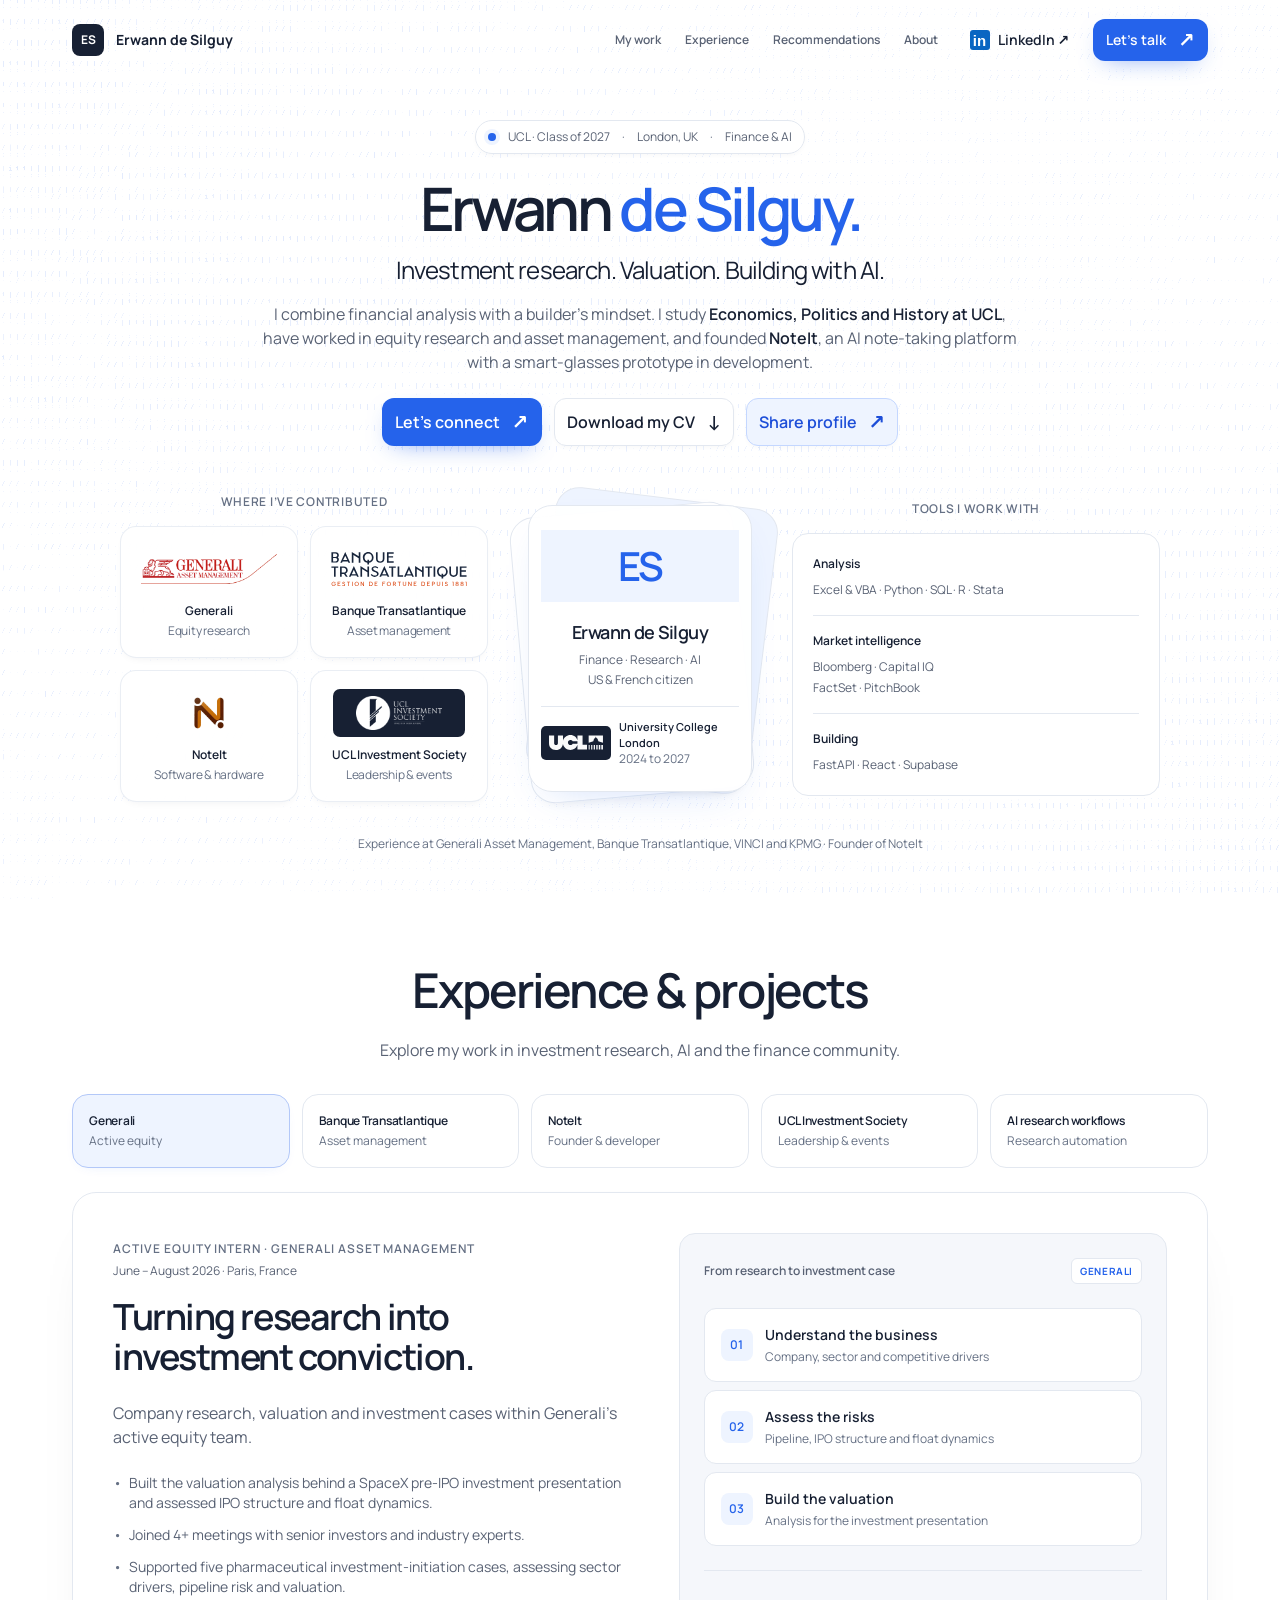
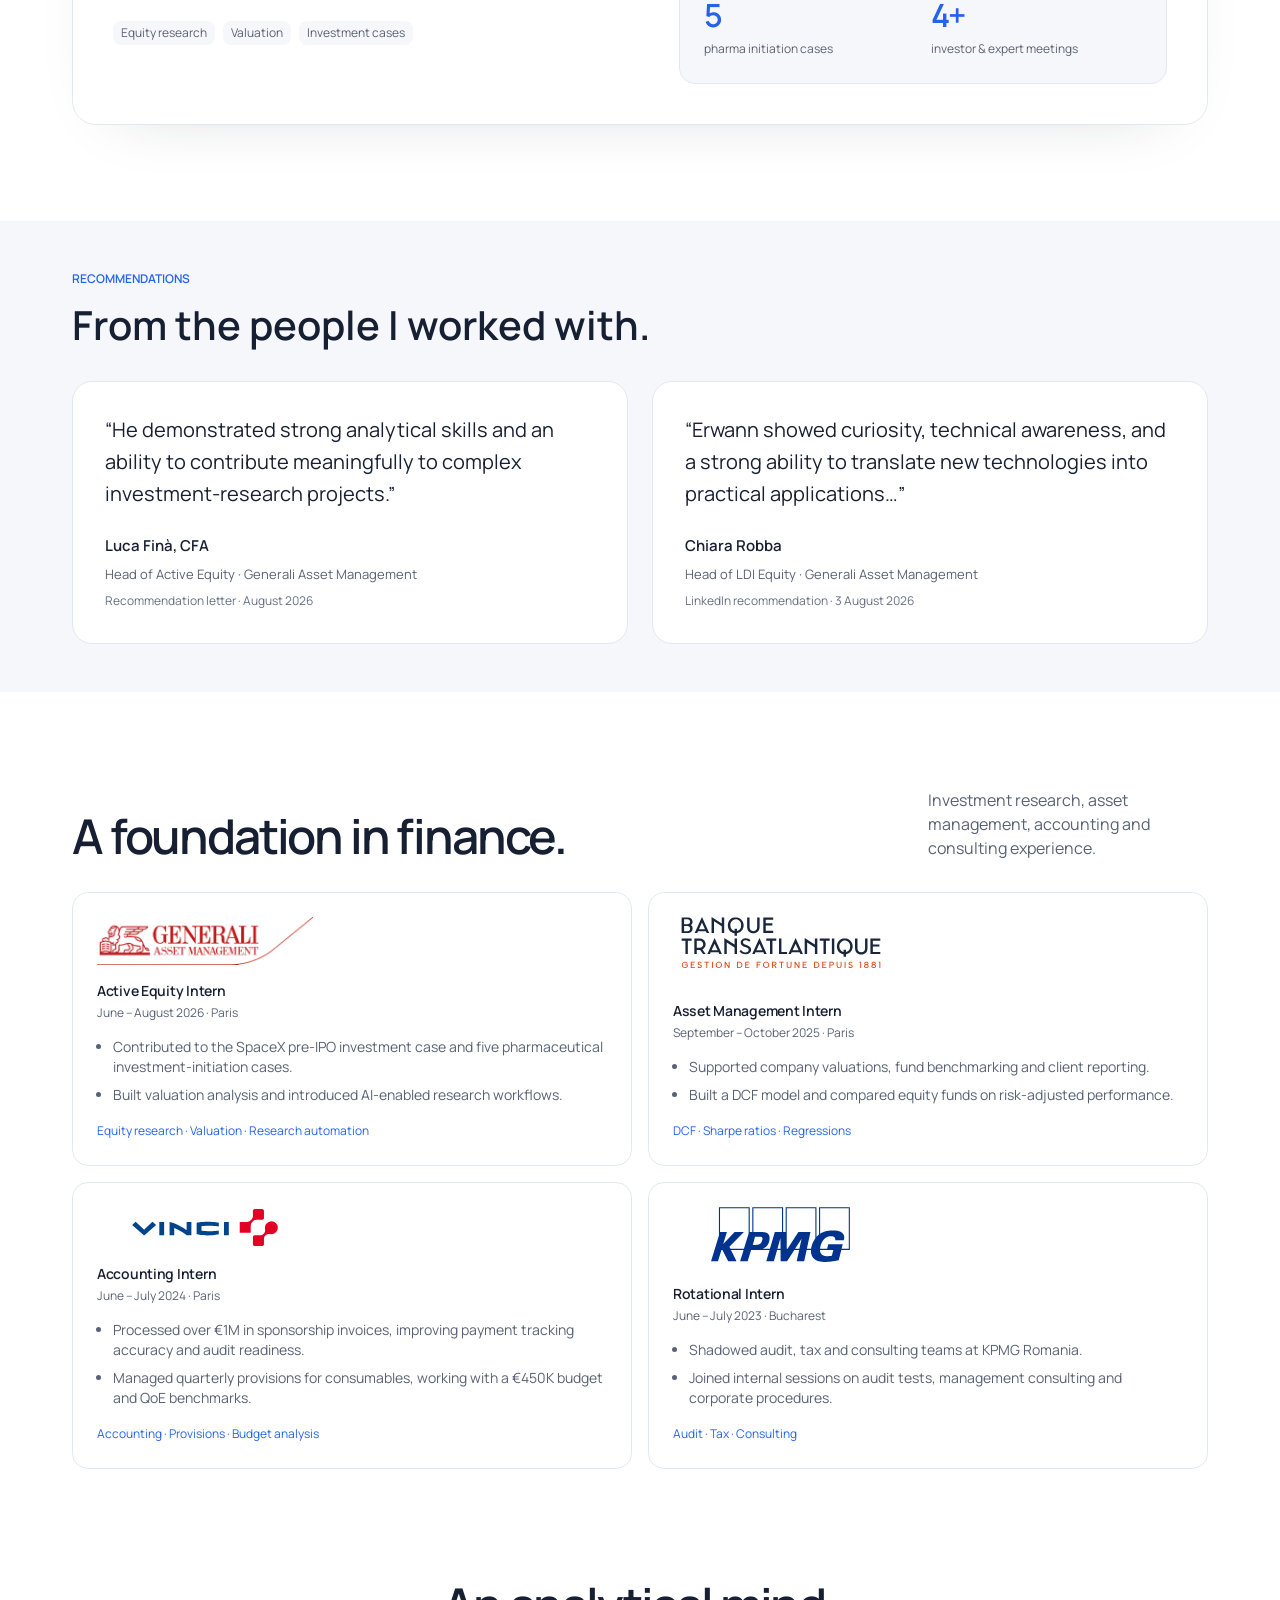
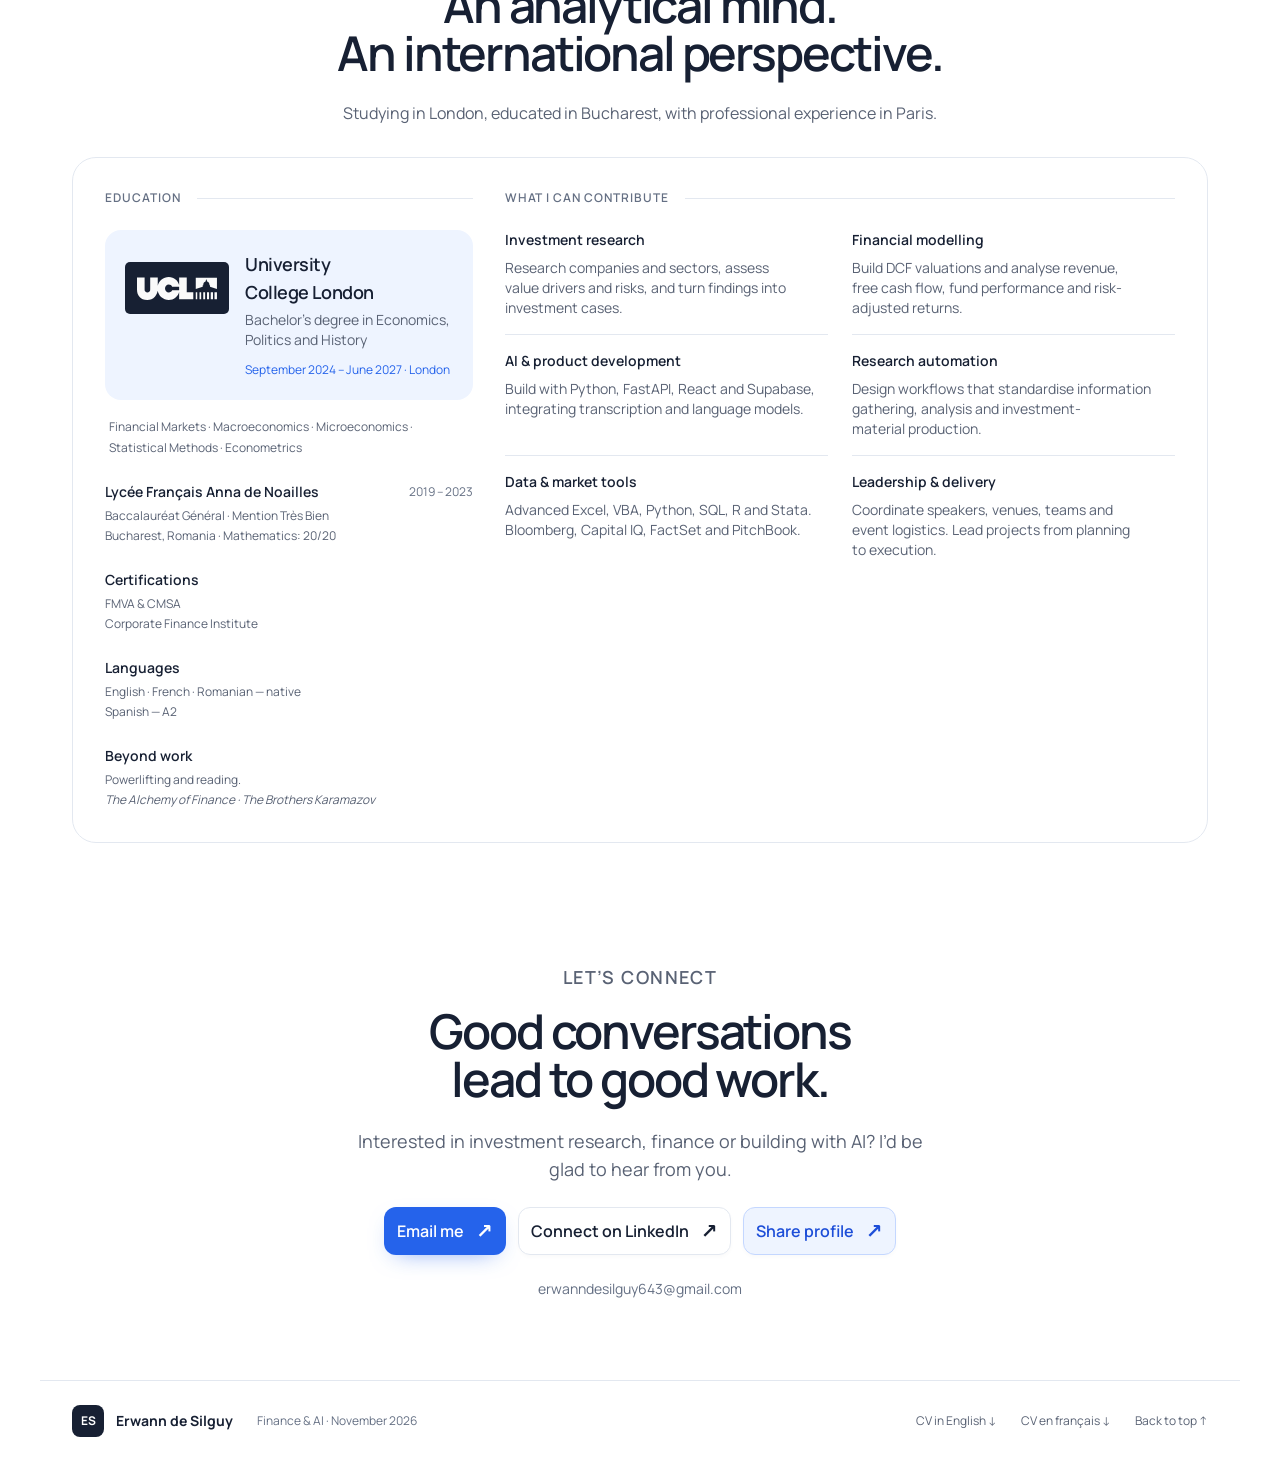
==== commit 8fc72a5b: "feat: show the slim-frame glasses renders and a new prototype sheet Replaces the old boxy line drawi" ====
--- a/index.html
+++ b/index.html
@@ -15,8 +15,8 @@
 <div class="identity-stack"><div class="stack-sheet sheet-back" aria-hidden="true"></div><div class="stack-sheet sheet-middle" aria-hidden="true"></div><div class="identity-card"><div class="profile-initials" aria-hidden="true">ES</div><h2>Erwann de Silguy</h2><p>Finance · Research · AI<br>US & French citizen</p><div class="identity-school"><span class="ucl-logo-plate"><img src="assets/logos/ucl-secondary-inverted.svg" alt="UCL" width="54" height="16"></span><span>University College London<small>2024 to 2027</small></span></div></div></div>
 <div class="network-column tools-column"><p class="eyebrow">Tools I work with</p><dl class="tool-list"><div><dt>Analysis</dt><dd>Excel & VBA · Python · SQL · R · Stata</dd></div><div><dt>Market intelligence</dt><dd>Bloomberg · Capital IQ<br>FactSet · PitchBook</dd></div><div><dt>Building</dt><dd>FastAPI · React · Supabase</dd></div></dl></div>
 </div><p class="hero-footnote">Experience at Generali Asset Management, Banque Transatlantique, VINCI and KPMG · Founder of NoteIt</p></section><section class="work-section wrap section" id="work" aria-labelledby="work-title"><div class="section-heading"><h2 id="work-title">Experience & projects</h2><p>Explore my work in investment research, AI and the finance community.</p></div><div class="work-tabs" role="tablist" aria-label="Explore my work"><button class="work-tab" role="tab" type="button" id="tab-generali" aria-controls="work-generali" aria-selected="true" tabindex="0"><span><strong>Generali</strong><small>Active equity</small></span></button><button class="work-tab" role="tab" type="button" id="tab-transatlantique" aria-controls="work-transatlantique" aria-selected="false" tabindex="-1"><span><strong>Banque Transatlantique</strong><small>Asset management</small></span></button><button class="work-tab" role="tab" type="button" id="tab-noteit" aria-controls="work-noteit" aria-selected="false" tabindex="-1"><span><strong>NoteIt</strong><small>Founder & developer</small></span></button><button class="work-tab" role="tab" type="button" id="tab-ucl" aria-controls="work-ucl" aria-selected="false" tabindex="-1"><span><strong>UCL Investment Society</strong><small>Leadership & events</small></span></button><button class="work-tab" role="tab" type="button" id="tab-automation" aria-controls="work-automation" aria-selected="false" tabindex="-1"><span><strong>AI research workflows</strong><small>Research automation</small></span></button></div><article class="work-panel" role="tabpanel" id="work-generali" aria-labelledby="tab-generali" tabindex="0"><div class="work-copy"><p class="eyebrow">Active Equity Intern · Generali Asset Management</p><p class="work-meta">June – August 2026 · Paris, France</p><h3>Turning research into investment conviction.</h3><p class="work-lead">Company research, valuation and investment cases within Generali’s active equity team.</p><ul class="contribution-list"><li>Built the valuation analysis behind a SpaceX pre-IPO investment presentation and assessed IPO structure and float dynamics.</li><li>Joined 4+ meetings with senior investors and industry experts.</li><li>Supported five pharmaceutical investment-initiation cases, assessing sector drivers, pipeline risk and valuation.</li></ul><div class="scope-tags"><span>Equity research</span><span>Valuation</span><span>Investment cases</span></div></div><div class="work-visual"><div class="visual-caption"><span>From research to investment case</span><span class="visual-badge">GENERALI</span></div><ol class="workflow-list"><li><span>01</span><div><strong>Understand the business</strong><small>Company, sector and competitive drivers</small></div></li><li><span>02</span><div><strong>Assess the risks</strong><small>Pipeline, IPO structure and float dynamics</small></div></li><li><span>03</span><div><strong>Build the valuation</strong><small>Analysis for the investment presentation</small></div></li></ol><div class="metric-strip"><div><strong>5</strong><span>pharma initiation cases</span></div><div><strong>4+</strong><span>investor & expert meetings</span></div></div></div></article><article class="work-panel" role="tabpanel" id="work-transatlantique" aria-labelledby="tab-transatlantique" tabindex="0" hidden><div class="work-copy"><p class="eyebrow">Asset Management Intern · Banque Transatlantique</p><p class="work-meta">September – October 2025 · Paris, France</p><h3>Looking beyond the headline return.</h3><p class="work-lead">Supported portfolio managers with company valuations, fund benchmarking and client reporting across equity and energy portfolios.</p><ul class="contribution-list"><li>Built and pitched a DCF model for a $4bn petrochemicals conglomerate, projecting revenue and free cash flow from UAE contract backlogs.</li><li>Benchmarked emerging-market and global equity funds with more than $500m in assets.</li><li>Used Sharpe ratios and regressions, adjusting for management fees to reflect investor returns.</li></ul><div class="scope-tags"><span>DCF modelling</span><span>Fund benchmarking</span><span>Risk-adjusted returns</span></div></div><div class="work-visual"><div class="visual-caption"><span>Valuation & portfolio analysis</span><span class="visual-badge">BT</span></div><div class="analysis-card"><span class="eyebrow">Company valuation</span><h4>From backlog<br>to free cash flow.</h4><div class="formula-flow"><span>Contracts</span><b>→</b><span>Revenue</span><b>→</b><span>FCF</span></div></div><div class="analysis-pair"><div><strong>Risk & return</strong><small>Sharpe ratios · regressions</small></div><div><strong>Investor returns</strong><small>After management fees</small></div></div></div></article><article class="work-panel" role="tabpanel" id="work-noteit" aria-labelledby="tab-noteit" tabindex="0" hidden>
-<div class="work-copy"><p class="eyebrow">Founder & Developer · NoteIt</p><p class="work-meta">2026 – present · London, UK</p><h3>From live conversations to useful notes.</h3><p class="work-lead">I’m building NoteIt: an AI platform that captures lectures and meetings, transcribes the conversation and turns audio and captured visuals into structured notes.</p><ul class="contribution-list"><li>Built the web product with FastAPI, React and Supabase, with background processing, live transcription, session history and export to PDF, Word and Markdown.</li><li>Developed native iOS capture with audio saved locally and retried uploads to handle interruptions and poor connections.</li><li>Extending the project into embedded hardware and robotics prototyping, starting with NoteIt Glasses: an ESP32-S3 wearable recorder designed to hand audio to the phone app.</li></ul><p class="prototype-status"><strong>Glasses status:</strong> CAD frame and component placement designed. PCB routing, firmware and physical testing are still in development; no glasses have been built or measured.</p><div class="scope-tags"><span>AI product</span><span>Full-stack development</span><span>Embedded systems</span><span>Hardware & robotics prototyping</span></div><div class="project-links"><a href="https://noteitco.com/" target="_blank" rel="noopener noreferrer">Visit NoteIt ↗</a><a href="NoteIt-Glasses-Prototype-0.html" target="_blank" rel="noopener noreferrer">View prototype sheet ↗</a></div></div>
-<div class="work-visual hardware-visual"><div class="visual-caption"><span><img class="noteit-inline-logo" src="assets/logos/noteit.webp" alt="" width="28" height="28"> NoteIt Glasses</span><span class="visual-badge">PROTOTYPE 0</span></div><figure class="prototype-figure"><img src="assets/noteit-glasses-prototype.svg" alt="CAD line drawing of the NoteIt glasses design, with electronics housed in the arms" width="650" height="249" loading="lazy"><figcaption>Original design drawing · November 2026</figcaption></figure><dl class="hardware-details"><div><dt>Electronics</dt><dd>ESP32-S3 · dual microphones · local audio storage</dd></div><div><dt>Mechanical design</dt><dd>Frame, electronics housing and battery arm</dd></div><div><dt>Development stage</dt><dd>Design files and firmware work; physical prototype pending</dd></div></dl><p class="visual-footnote">Software is in development alongside an early hardware prototype. The drawing represents the design, not a manufactured product.</p></div></article><article class="work-panel" role="tabpanel" id="work-ucl" aria-labelledby="tab-ucl" tabindex="0" hidden><div class="work-copy"><p class="eyebrow">Former Vice President · UCL Investment Society</p><p class="work-meta">March 2025 – May 2026 · London, UK</p><h3>Bringing the finance community together.</h3><p class="work-lead">Led the delivery of UCL’s flagship finance conference, connecting students with professionals from leading financial institutions.</p><ul class="contribution-list"><li>Spearheaded a conference with 250+ attendees.</li><li>Hosted speakers from Barclays, Goldman Sachs and Citi.</li><li>Oversaw venue coordination, speaker outreach, logistics and team management, after serving as First-Year Representative from December 2024 to March 2025.</li></ul><div class="scope-tags"><span>Leadership</span><span>Speaker outreach</span><span>Event operations</span></div></div><div class="work-visual"><div class="conference-card"><span class="eyebrow">UCL Investment Society</span><h4>A room full<br>of perspectives<span>.</span></h4><div class="conference-count"><strong>250+</strong><span>conference attendees</span></div><div class="speaker-names"><span>Barclays</span><span>Goldman Sachs</span><span>Citi</span></div><p>UCL’s flagship finance conference</p></div></div></article><article class="work-panel" role="tabpanel" id="work-automation" aria-labelledby="tab-automation" tabindex="0" hidden><div class="work-copy"><p class="eyebrow">Research Automation · Generali Asset Management</p><p class="work-meta">June – August 2026 · Paris, France</p><h3>More time for analysis. Less time on production.</h3><p class="work-lead">Designed and rolled out AI-enabled research workflows to standardise the preparation of company and sector investment materials.</p><ul class="contribution-list"><li>Standardised how company and sector information was gathered, summarised and formatted.</li><li>Applied the workflows to Excel valuation models, PowerPoint presentations and research notes.</li><li>Reduced production time by approximately 80%.</li></ul><div class="scope-tags"><span>AI workflows</span><span>Excel</span><span>PowerPoint</span><span>Research notes</span></div></div><div class="work-visual"><div class="visual-caption"><span>Research production workflow</span><span class="visual-badge">AI</span></div><div class="impact-number"><strong>~80<span>%</span></strong><p>less production time</p></div><ol class="workflow-list"><li><span>01</span><div><strong>Gather &amp; summarise</strong><small>Company and sector information</small></div></li><li><span>02</span><div><strong>Structure &amp; format</strong><small>Consistent research outputs</small></div></li><li><span>03</span><div><strong>Analyse &amp; present</strong><small>Models, presentations and notes</small></div></li></ol></div></article></section><section class="recommendations-section" id="recommendations" aria-labelledby="recommendations-title"><div class="wrap recommendations-inner"><div class="recommendations-heading"><p class="eyebrow">Recommendations</p><h2 id="recommendations-title">From the people I worked with.</h2></div><div class="recommendation-grid">
+<div class="work-copy"><p class="eyebrow">Founder & Developer · NoteIt</p><p class="work-meta">2026 – present · London, UK</p><h3>From live conversations to useful notes.</h3><p class="work-lead">I’m building NoteIt: an AI platform that captures lectures and meetings, transcribes the conversation and turns audio and captured visuals into structured notes.</p><ul class="contribution-list"><li>Built the web product with FastAPI, React and Supabase, with background processing, live transcription, session history and export to PDF, Word and Markdown.</li><li>Developed native iOS capture with audio saved locally and retried uploads to handle interruptions and poor connections.</li><li>Extending the project into embedded hardware and robotics prototyping, starting with NoteIt Glasses: an ESP32-S3 wearable recorder designed to hand audio to the phone app.</li></ul><p class="prototype-status"><strong>Glasses status:</strong> Slim frame designed and board parts placed. PCB routing, firmware and physical testing are still in development; no glasses have been built or measured.</p><div class="scope-tags"><span>AI product</span><span>Full-stack development</span><span>Embedded systems</span><span>Hardware & robotics prototyping</span></div><div class="project-links"><a href="https://noteitco.com/" target="_blank" rel="noopener noreferrer">Visit NoteIt ↗</a><a href="NoteIt-Glasses-Prototype-0.html" target="_blank" rel="noopener noreferrer">View prototype sheet ↗</a></div></div>
+<div class="work-visual hardware-visual"><div class="visual-caption"><span><img class="noteit-inline-logo" src="assets/logos/noteit.webp" alt="" width="28" height="28"> NoteIt Glasses</span><span class="visual-badge">PROTOTYPE 0</span></div><figure class="prototype-figure"><img src="assets/glasses/three-quarter.webp" alt="Shaded CAD render of the NoteIt glasses: a slim black acetate-style frame with the electronics hidden in the arms" width="1220" height="620" loading="lazy"><figcaption>Slim frame, shaded CAD render · November 2026</figcaption></figure><dl class="hardware-details"><div><dt>Electronics</dt><dd>ESP32-S3 · dual microphones · local audio storage</dd></div><div><dt>Mechanical design</dt><dd>Slim printed frame: board in the left arm, cells in the right</dd></div><div><dt>Development stage</dt><dd>Design files and firmware work; physical prototype pending</dd></div></dl><p class="visual-footnote">Software is in development alongside an early hardware prototype. The render shows the design, not a manufactured product.</p></div></article><article class="work-panel" role="tabpanel" id="work-ucl" aria-labelledby="tab-ucl" tabindex="0" hidden><div class="work-copy"><p class="eyebrow">Former Vice President · UCL Investment Society</p><p class="work-meta">March 2025 – May 2026 · London, UK</p><h3>Bringing the finance community together.</h3><p class="work-lead">Led the delivery of UCL’s flagship finance conference, connecting students with professionals from leading financial institutions.</p><ul class="contribution-list"><li>Spearheaded a conference with 250+ attendees.</li><li>Hosted speakers from Barclays, Goldman Sachs and Citi.</li><li>Oversaw venue coordination, speaker outreach, logistics and team management, after serving as First-Year Representative from December 2024 to March 2025.</li></ul><div class="scope-tags"><span>Leadership</span><span>Speaker outreach</span><span>Event operations</span></div></div><div class="work-visual"><div class="conference-card"><span class="eyebrow">UCL Investment Society</span><h4>A room full<br>of perspectives<span>.</span></h4><div class="conference-count"><strong>250+</strong><span>conference attendees</span></div><div class="speaker-names"><span>Barclays</span><span>Goldman Sachs</span><span>Citi</span></div><p>UCL’s flagship finance conference</p></div></div></article><article class="work-panel" role="tabpanel" id="work-automation" aria-labelledby="tab-automation" tabindex="0" hidden><div class="work-copy"><p class="eyebrow">Research Automation · Generali Asset Management</p><p class="work-meta">June – August 2026 · Paris, France</p><h3>More time for analysis. Less time on production.</h3><p class="work-lead">Designed and rolled out AI-enabled research workflows to standardise the preparation of company and sector investment materials.</p><ul class="contribution-list"><li>Standardised how company and sector information was gathered, summarised and formatted.</li><li>Applied the workflows to Excel valuation models, PowerPoint presentations and research notes.</li><li>Reduced production time by approximately 80%.</li></ul><div class="scope-tags"><span>AI workflows</span><span>Excel</span><span>PowerPoint</span><span>Research notes</span></div></div><div class="work-visual"><div class="visual-caption"><span>Research production workflow</span><span class="visual-badge">AI</span></div><div class="impact-number"><strong>~80<span>%</span></strong><p>less production time</p></div><ol class="workflow-list"><li><span>01</span><div><strong>Gather &amp; summarise</strong><small>Company and sector information</small></div></li><li><span>02</span><div><strong>Structure &amp; format</strong><small>Consistent research outputs</small></div></li><li><span>03</span><div><strong>Analyse &amp; present</strong><small>Models, presentations and notes</small></div></li></ol></div></article></section><section class="recommendations-section" id="recommendations" aria-labelledby="recommendations-title"><div class="wrap recommendations-inner"><div class="recommendations-heading"><p class="eyebrow">Recommendations</p><h2 id="recommendations-title">From the people I worked with.</h2></div><div class="recommendation-grid">
 <figure class="recommendation-card"><blockquote><p>“He demonstrated strong analytical skills and an ability to contribute meaningfully to complex investment-research projects.”</p></blockquote><figcaption><strong>Luca Finà, CFA</strong><span>Head of Active Equity · Generali Asset Management</span><small>Recommendation letter · August 2026</small></figcaption></figure>
 <figure class="recommendation-card"><blockquote><p>“Erwann showed curiosity, technical awareness, and a strong ability to translate new technologies into practical applications…”</p></blockquote><figcaption><strong>Chiara Robba</strong><span>Head of LDI Equity · Generali Asset Management</span><small><a href="https://www.linkedin.com/in/erwann-de-silguy-171543313/" target="_blank" rel="noopener noreferrer">LinkedIn recommendation · 3 August 2026</a></small></figcaption></figure>
 </div></div></section><section class="wrap section" id="experience" aria-labelledby="experience-title"><div class="section-heading left-heading"><h2 id="experience-title">A foundation in finance.</h2><p>Investment research, asset management, accounting and consulting experience.</p></div><div class="finance-grid"><article class="finance-card"><div class="employer-logo"><img src="assets/logos/generali-am.png" alt="Generali Asset Management" width="216" height="48" loading="lazy"></div><div><h3>Active Equity Intern</h3><p>June – August 2026 · Paris</p><ul><li>Contributed to the SpaceX pre-IPO investment case and five pharmaceutical investment-initiation cases.</li><li>Built valuation analysis and introduced AI-enabled research workflows.</li></ul><span class="finance-tools">Equity research · Valuation · Research automation</span></div></article><article class="finance-card"><div class="employer-logo"><img src="assets/logos/banque-transatlantique.svg" alt="Banque Transatlantique" width="200" height="64" loading="lazy"></div><div><h3>Asset Management Intern</h3><p>September – October 2025 · Paris</p><ul><li>Supported company valuations, fund benchmarking and client reporting.</li><li>Built a DCF model and compared equity funds on risk-adjusted performance.</li></ul><span class="finance-tools">DCF · Sharpe ratios · Regressions</span></div></article><article class="finance-card"><div class="employer-logo"><img src="assets/logos/vinci.svg" alt="VINCI" width="150" height="64" loading="lazy"></div><div><h3>Accounting Intern</h3><p>June – July 2024 · Paris</p><ul><li>Processed over €1M in sponsorship invoices, improving payment tracking accuracy and audit readiness.</li><li>Managed quarterly provisions for consumables, working with a €450K budget and QoE benchmarks.</li></ul><span class="finance-tools">Accounting · Provisions · Budget analysis</span></div></article><article class="finance-card"><div class="employer-logo"><img src="assets/logos/kpmg.svg" alt="KPMG" width="140" height="55" loading="lazy"></div><div><h3>Rotational Intern</h3><p>June – July 2023 · Bucharest</p><ul><li>Shadowed audit, tax and consulting teams at KPMG Romania.</li><li>Joined internal sessions on audit tests, management consulting and corporate procedures.</li></ul><span class="finance-tools">Audit · Tax · Consulting</span></div></article></div></section><section class="wrap section" id="about" aria-labelledby="about-title"><div class="section-heading"><h2 id="about-title">An analytical mind.<br>An international perspective.</h2><p>Studying in London, educated in Bucharest, with professional experience in Paris.</p></div><div class="about-grid"><div><div class="block-label"><p class="eyebrow">Education</p><span class="section-rule"></span></div><div class="current-school"><span class="ucl-logo-plate education-ucl"><img src="assets/logos/ucl-secondary-inverted.svg" alt="UCL" width="80" height="23" loading="lazy"></span><div><h3>University College London</h3><p>Bachelor’s degree in Economics, Politics and History</p><span>September 2024 – June 2027 · London</span></div></div><p class="modules">Financial Markets · Macroeconomics · Microeconomics · Statistical Methods · Econometrics</p><div class="school-row"><div><h3>Lycée Français Anna de Noailles</h3><p>Baccalauréat Général · Mention Très Bien<br>Bucharest, Romania · Mathematics: 20/20</p></div><span>2019 – 2023</span></div><div class="school-row"><div><h3>Certifications</h3><p>FMVA & CMSA<br>Corporate Finance Institute</p></div></div><div class="school-row"><div><h3>Languages</h3><p>English · French · Romanian — native<br>Spanish — A2</p></div></div><div class="school-row"><div><h3>Beyond work</h3><p>Powerlifting and reading.<br><em>The Alchemy of Finance · The Brothers Karamazov</em></p></div></div></div><div id="skills"><div class="block-label"><h3 class="eyebrow">What I can contribute</h3><span class="section-rule"></span></div><div class="skills-list"><div class="skill-row"><div><h4>Investment research</h4><p>Research companies and sectors, assess value drivers and risks, and turn findings into investment cases.</p></div></div><div class="skill-row"><div><h4>Financial modelling</h4><p>Build DCF valuations and analyse revenue, free cash flow, fund performance and risk-adjusted returns.</p></div></div><div class="skill-row"><div><h4>AI & product development</h4><p>Build with Python, FastAPI, React and Supabase, integrating transcription and language models.</p></div></div><div class="skill-row"><div><h4>Research automation</h4><p>Design workflows that standardise information gathering, analysis and investment-material production.</p></div></div><div class="skill-row"><div><h4>Data & market tools</h4><p>Advanced Excel, VBA, Python, SQL, R and Stata. Bloomberg, Capital IQ, FactSet and PitchBook.</p></div></div><div class="skill-row"><div><h4>Leadership & delivery</h4><p>Coordinate speakers, venues, teams and event logistics. Lead projects from planning to execution.</p></div></div></div></div></div></section><section class="wrap section contact-section" id="contact" aria-labelledby="contact-title"><p class="eyebrow">Let’s connect</p><h2 id="contact-title">Good conversations<br>lead to good work.</h2><p>Interested in investment research, finance or building with AI? I’d be glad to hear from you.</p><div class="hero-actions"><a class="button button-primary" href="mailto:erwanndesilguy643@gmail.com?subject=Let%E2%80%99s%20connect%20%7C%20Erwann%20de%20Silguy">Email me <span aria-hidden="true">↗</span></a><a class="button button-secondary" href="https://www.linkedin.com/in/erwann-de-silguy-171543313" target="_blank" rel="noopener noreferrer">Connect on LinkedIn <span aria-hidden="true">↗</span></a><button class="button button-secondary share-profile-button" type="button" aria-haspopup="dialog">Share profile <span aria-hidden="true">↗</span></button></div><a class="contact-email" href="mailto:erwanndesilguy643@gmail.com">erwanndesilguy643@gmail.com</a></section></main><footer class="wrap"><a class="wordmark" href="#top"><span class="monogram">ES</span>Erwann de Silguy</a><p>Finance & AI · November 2026</p><div><a href="Erwann-de-Silguy-CV.pdf" download>CV in English ↓</a><a href="Erwann-de-Silguy-CV-FR.pdf" download>CV en français ↓</a><a href="#top">Back to top ↑</a></div></footer>
--- a/portfolio.css
+++ b/portfolio.css
@@ -69,7 +69,7 @@
 .visual-caption>span:first-child{display:flex;align-items:center;gap:8px}
 .noteit-inline-logo{display:inline-block;object-fit:contain}
 .prototype-figure{margin:24px 0 16px}
-.prototype-figure>img{display:block;width:100%;height:auto;aspect-ratio:217.25/83.16;object-fit:contain}
+.prototype-figure>img{display:block;width:100%;height:auto;aspect-ratio:1220/620;object-fit:cover;border-radius:12px;background:#eef0f3}
 .prototype-figure figcaption{font-size:11px;line-height:18px;color:var(--ink-3);margin-top:12px}
 .hardware-details{margin:0;display:grid}
 .hardware-details>div{padding-block:12px;border-top:1px solid var(--line)}
